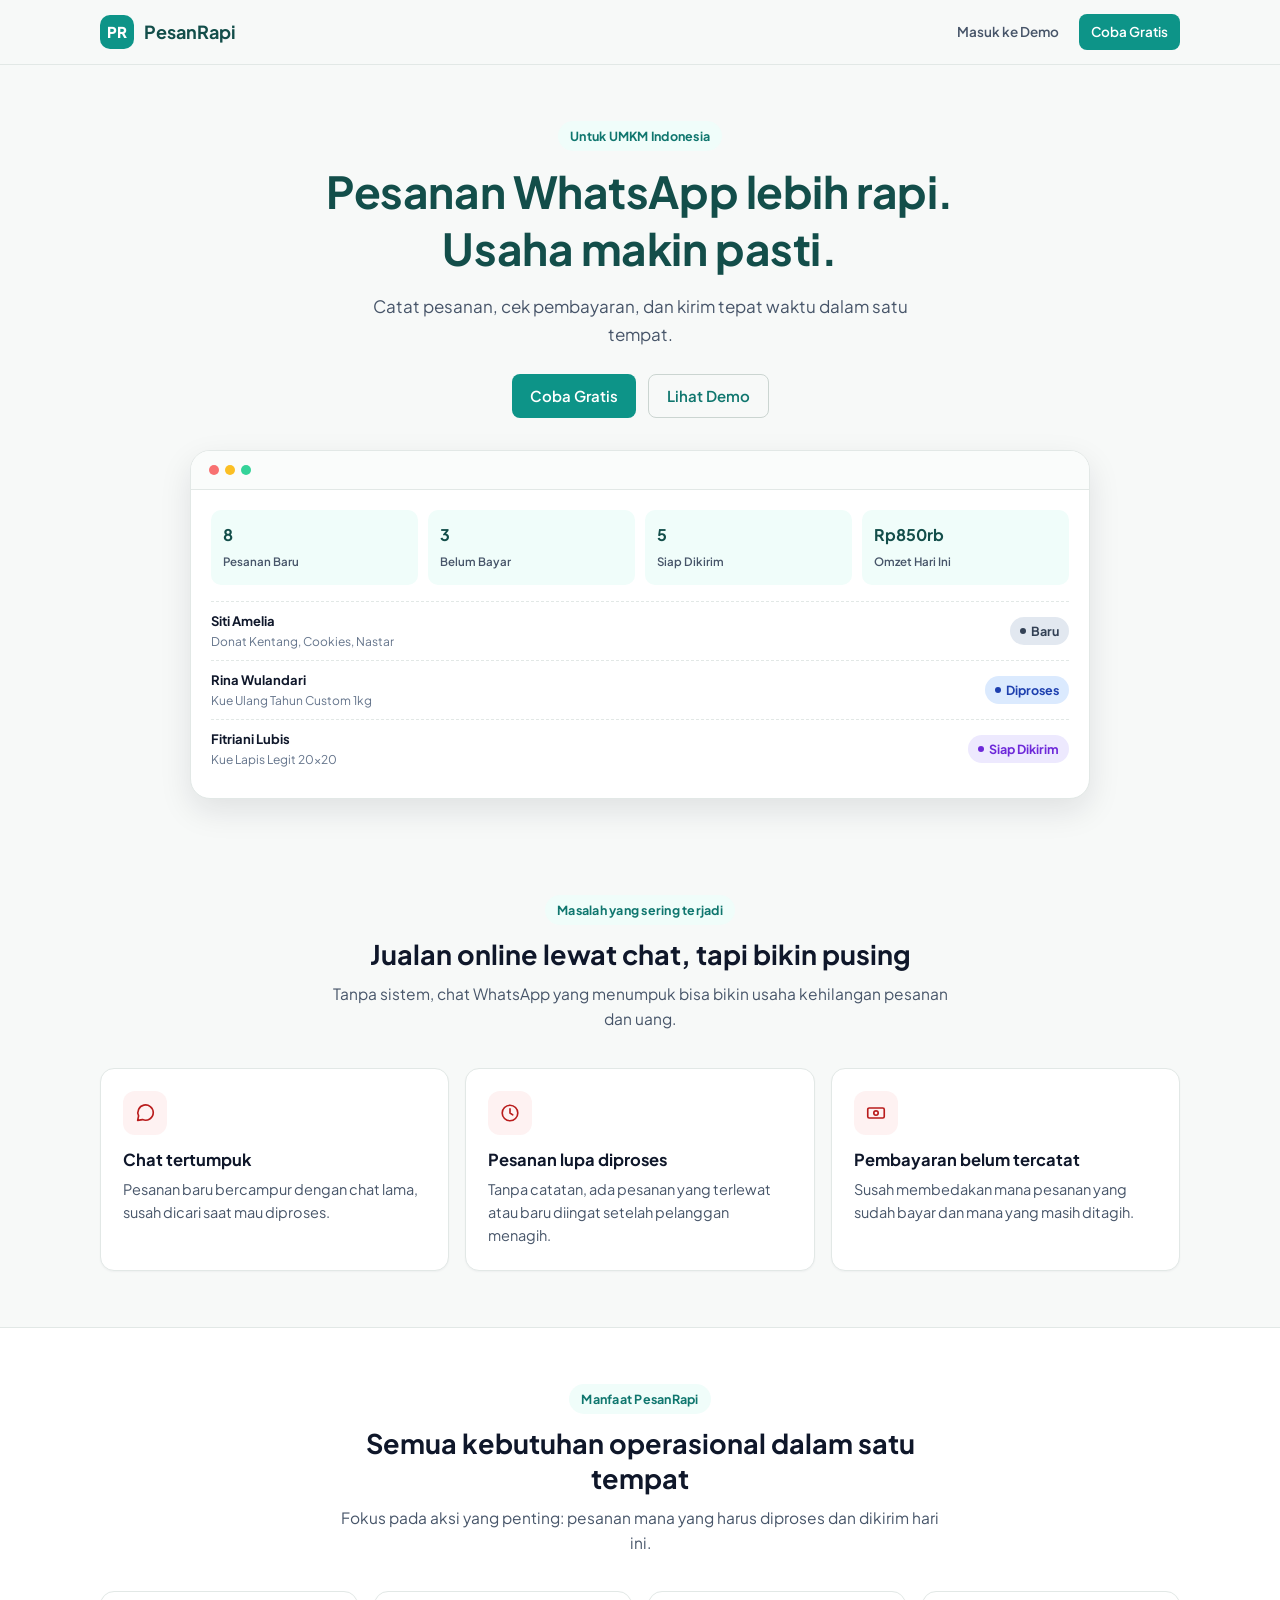
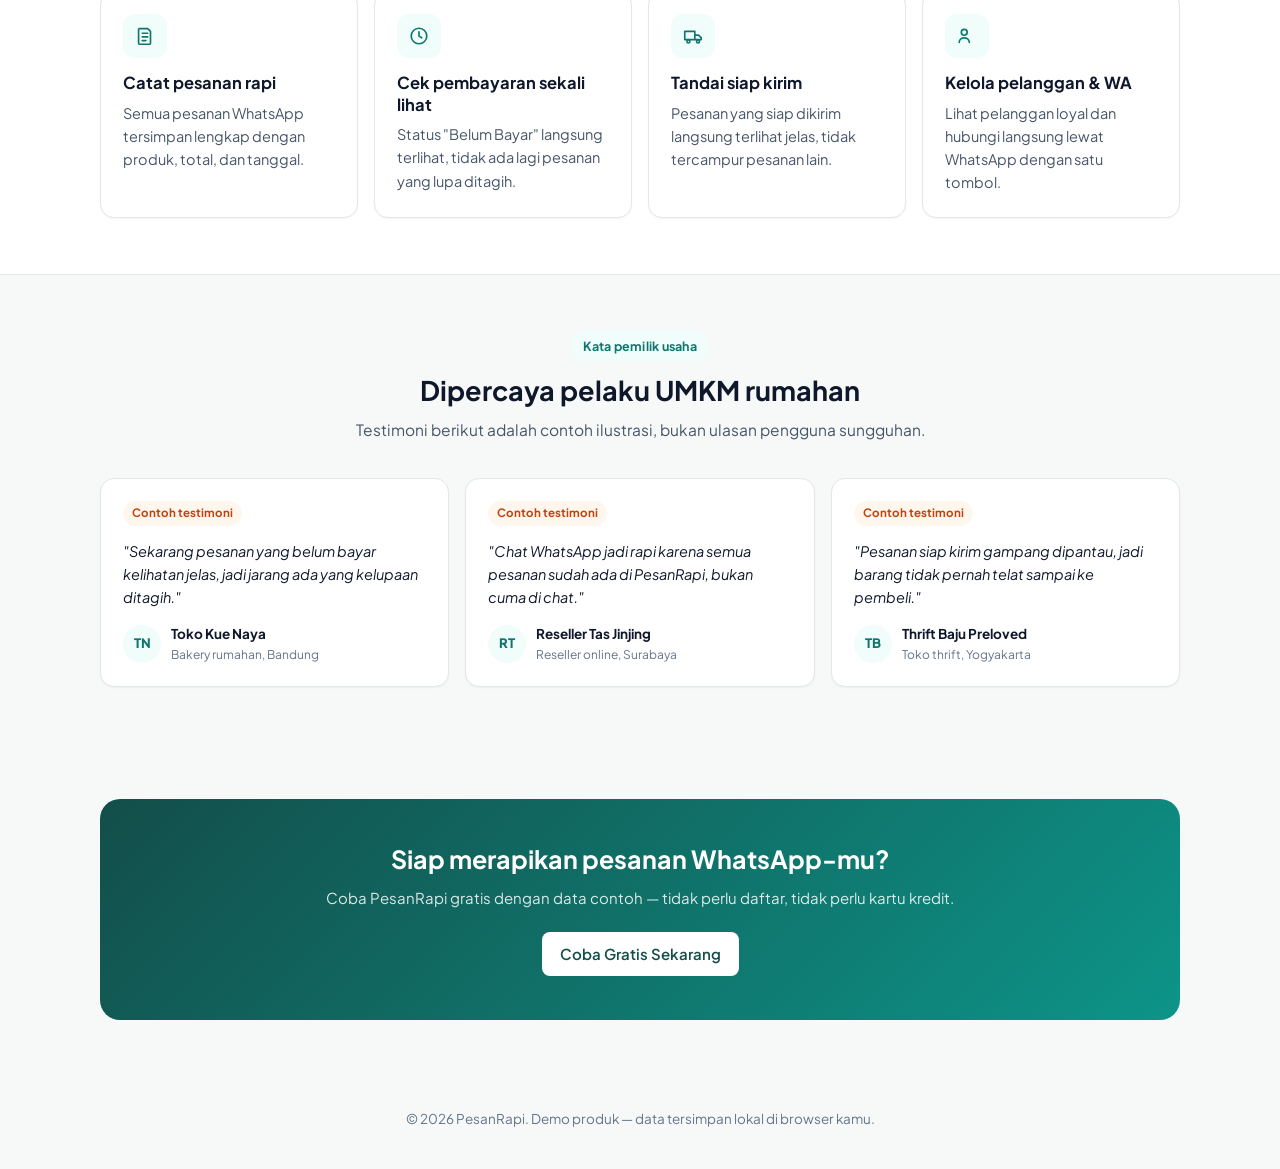
==== index.html @ b1951d51 "✨ Buat dashboard SaaS PesanRapi untuk UMKM kelola pesanan WhatsApp 5 halaman (landing, dashboard, pe" ====
<!doctype html>
<html lang="id">
<head>
<meta charset="UTF-8">
<meta name="viewport" content="width=device-width, initial-scale=1">
<title>PesanRapi — Kelola Pesanan WhatsApp UMKM</title>
<meta name="description" content="PesanRapi membantu UMKM mencatat pesanan WhatsApp, memantau pembayaran, dan mengirim tepat waktu — semua dalam satu tempat.">
<link rel="icon" href="data:image/svg+xml,%3Csvg xmlns='http://www.w3.org/2000/svg' viewBox='0 0 32 32'%3E%3Crect width='32' height='32' rx='8' fill='%230d9488'/%3E%3Ctext x='16' y='22' font-size='15' font-weight='700' text-anchor='middle' fill='white' font-family='Arial'%3EP%3C/text%3E%3C/svg%3E">
<link rel="preconnect" href="https://fonts.googleapis.com">
<link rel="preconnect" href="https://fonts.gstatic.com" crossorigin>
<link href="https://fonts.googleapis.com/css2?family=Plus+Jakarta+Sans:wght@400;500;600;700;800&display=swap" rel="stylesheet">
<link rel="stylesheet" href="assets/css/style.css">
</head>
<body>

<header class="landing-header">
  <div class="landing-header-inner">
    <a href="index.html" class="brand"><span class="brand-mark">PR</span>PesanRapi</a>
    <div class="landing-header-actions">
      <a class="btn btn-ghost btn-sm" href="dashboard.html">Masuk ke Demo</a>
      <a class="btn btn-primary btn-sm" href="dashboard.html">Coba Gratis</a>
    </div>
  </div>
</header>

<section class="hero container">
  <span class="eyebrow">Untuk UMKM Indonesia</span>
  <h1>Pesanan WhatsApp lebih rapi. Usaha makin pasti.</h1>
  <p class="subtitle">Catat pesanan, cek pembayaran, dan kirim tepat waktu dalam satu tempat.</p>
  <div class="hero-ctas">
    <a class="btn btn-primary" href="dashboard.html">Coba Gratis</a>
    <a class="btn btn-outline" href="#preview">Lihat Demo</a>
  </div>

  <div class="hero-preview" id="preview">
    <div class="mock-topbar">
      <span class="mock-dot" style="background:#f87171;"></span>
      <span class="mock-dot" style="background:#fbbf24;"></span>
      <span class="mock-dot" style="background:#34d399;"></span>
    </div>
    <div class="mock-body">
      <div class="mock-stat-row">
        <div class="mock-stat"><b>8</b><span>Pesanan Baru</span></div>
        <div class="mock-stat"><b>3</b><span>Belum Bayar</span></div>
        <div class="mock-stat"><b>5</b><span>Siap Dikirim</span></div>
        <div class="mock-stat"><b>Rp850rb</b><span>Omzet Hari Ini</span></div>
      </div>
      <div class="mock-order-row">
        <div><div class="mock-order-name">Siti Amelia</div><div class="mock-order-product">Donat Kentang, Cookies, Nastar</div></div>
        <span class="badge badge-baru">Baru</span>
      </div>
      <div class="mock-order-row">
        <div><div class="mock-order-name">Rina Wulandari</div><div class="mock-order-product">Kue Ulang Tahun Custom 1kg</div></div>
        <span class="badge badge-process">Diproses</span>
      </div>
      <div class="mock-order-row">
        <div><div class="mock-order-name">Fitriani Lubis</div><div class="mock-order-product">Kue Lapis Legit 20x20</div></div>
        <span class="badge badge-ready">Siap Dikirim</span>
      </div>
    </div>
  </div>
</section>

<section class="section" id="masalah">
  <div class="container">
    <div class="section-header">
      <span class="eyebrow">Masalah yang sering terjadi</span>
      <h2>Jualan online lewat chat, tapi bikin pusing</h2>
      <p>Tanpa sistem, chat WhatsApp yang menumpuk bisa bikin usaha kehilangan pesanan dan uang.</p>
    </div>
    <div class="problem-grid">
      <div class="problem-card">
        <div class="icon-wrap"><svg viewBox="0 0 24 24" fill="none" stroke="currentColor" stroke-width="1.8"><path stroke-linecap="round" stroke-linejoin="round" d="M21 11.5a8.4 8.4 0 0 1-11.7 7.7L4 20l1-4.8A8.4 8.4 0 1 1 21 11.5Z"/></svg></div>
        <h3>Chat tertumpuk</h3>
        <p>Pesanan baru bercampur dengan chat lama, susah dicari saat mau diproses.</p>
      </div>
      <div class="problem-card">
        <div class="icon-wrap"><svg viewBox="0 0 24 24" fill="none" stroke="currentColor" stroke-width="1.8"><circle cx="12" cy="12" r="8.5"/><path stroke-linecap="round" stroke-linejoin="round" d="M12 7.5V12l3 2"/></svg></div>
        <h3>Pesanan lupa diproses</h3>
        <p>Tanpa catatan, ada pesanan yang terlewat atau baru diingat setelah pelanggan menagih.</p>
      </div>
      <div class="problem-card">
        <div class="icon-wrap"><svg viewBox="0 0 24 24" fill="none" stroke="currentColor" stroke-width="1.8"><rect x="3" y="6.5" width="18" height="11" rx="1.6"/><circle cx="12" cy="12" r="2.4"/></svg></div>
        <h3>Pembayaran belum tercatat</h3>
        <p>Susah membedakan mana pesanan yang sudah bayar dan mana yang masih ditagih.</p>
      </div>
    </div>
  </div>
</section>

<section class="section" id="manfaat" style="background:var(--surface); border-top:1px solid var(--border); border-bottom:1px solid var(--border);">
  <div class="container">
    <div class="section-header">
      <span class="eyebrow">Manfaat PesanRapi</span>
      <h2>Semua kebutuhan operasional dalam satu tempat</h2>
      <p>Fokus pada aksi yang penting: pesanan mana yang harus diproses dan dikirim hari ini.</p>
    </div>
    <div class="feature-grid">
      <div class="feature-card">
        <div class="icon-wrap"><svg viewBox="0 0 24 24" fill="none" stroke="currentColor" stroke-width="1.8"><path stroke-linecap="round" stroke-linejoin="round" d="M6 4h9l3 3v13a1 1 0 0 1-1 1H6a1 1 0 0 1-1-1V5a1 1 0 0 1 1-1Z"/><path stroke-linecap="round" stroke-linejoin="round" d="M9 9h6M9 13h6M9 17h4"/></svg></div>
        <h3>Catat pesanan rapi</h3>
        <p>Semua pesanan WhatsApp tersimpan lengkap dengan produk, total, dan tanggal.</p>
      </div>
      <div class="feature-card">
        <div class="icon-wrap"><svg viewBox="0 0 24 24" fill="none" stroke="currentColor" stroke-width="1.8"><circle cx="12" cy="12" r="8.5"/><path stroke-linecap="round" stroke-linejoin="round" d="M12 7.5V12l3 2"/></svg></div>
        <h3>Cek pembayaran sekali lihat</h3>
        <p>Status "Belum Bayar" langsung terlihat, tidak ada lagi pesanan yang lupa ditagih.</p>
      </div>
      <div class="feature-card">
        <div class="icon-wrap"><svg viewBox="0 0 24 24" fill="none" stroke="currentColor" stroke-width="1.8"><path stroke-linecap="round" stroke-linejoin="round" d="M3 7h11v9H3zM14 11h4l3 3v2h-7z"/><circle cx="7" cy="18" r="1.6"/><circle cx="17.5" cy="18" r="1.6"/></svg></div>
        <h3>Tandai siap kirim</h3>
        <p>Pesanan yang siap dikirim langsung terlihat jelas, tidak tercampur pesanan lain.</p>
      </div>
      <div class="feature-card">
        <div class="icon-wrap"><svg viewBox="0 0 24 24" fill="none" stroke="currentColor" stroke-width="1.8"><circle cx="9" cy="8" r="3.2"/><path stroke-linecap="round" stroke-linejoin="round" d="M3.5 19c0-3 2.5-5 5.5-5s5.5 2 5.5 5"/></svg></div>
        <h3>Kelola pelanggan & WA</h3>
        <p>Lihat pelanggan loyal dan hubungi langsung lewat WhatsApp dengan satu tombol.</p>
      </div>
    </div>
  </div>
</section>

<section class="section" id="testimoni">
  <div class="container">
    <div class="section-header">
      <span class="eyebrow">Kata pemilik usaha</span>
      <h2>Dipercaya pelaku UMKM rumahan</h2>
      <p>Testimoni berikut adalah contoh ilustrasi, bukan ulasan pengguna sungguhan.</p>
    </div>
    <div class="testimonial-grid">
      <div class="testimonial-card">
        <span class="example-tag">Contoh testimoni</span>
        <p class="quote">"Sekarang pesanan yang belum bayar kelihatan jelas, jadi jarang ada yang kelupaan ditagih."</p>
        <div class="testimonial-person">
          <div class="customer-avatar">TN</div>
          <div>
            <div class="testimonial-person-name">Toko Kue Naya</div>
            <div class="testimonial-person-role">Bakery rumahan, Bandung</div>
          </div>
        </div>
      </div>
      <div class="testimonial-card">
        <span class="example-tag">Contoh testimoni</span>
        <p class="quote">"Chat WhatsApp jadi rapi karena semua pesanan sudah ada di PesanRapi, bukan cuma di chat."</p>
        <div class="testimonial-person">
          <div class="customer-avatar">RT</div>
          <div>
            <div class="testimonial-person-name">Reseller Tas Jinjing</div>
            <div class="testimonial-person-role">Reseller online, Surabaya</div>
          </div>
        </div>
      </div>
      <div class="testimonial-card">
        <span class="example-tag">Contoh testimoni</span>
        <p class="quote">"Pesanan siap kirim gampang dipantau, jadi barang tidak pernah telat sampai ke pembeli."</p>
        <div class="testimonial-person">
          <div class="customer-avatar">TB</div>
          <div>
            <div class="testimonial-person-name">Thrift Baju Preloved</div>
            <div class="testimonial-person-role">Toko thrift, Yogyakarta</div>
          </div>
        </div>
      </div>
    </div>
  </div>
</section>

<section class="section">
  <div class="container">
    <div class="final-cta">
      <h2>Siap merapikan pesanan WhatsApp-mu?</h2>
      <p>Coba PesanRapi gratis dengan data contoh — tidak perlu daftar, tidak perlu kartu kredit.</p>
      <a class="btn btn-cta" href="dashboard.html">Coba Gratis Sekarang</a>
    </div>
  </div>
</section>

<footer class="landing-footer container">
  <p>© 2026 PesanRapi. Demo produk — data tersimpan lokal di browser kamu.</p>
</footer>

</body>
</html>
---- assets/css/style.css ----
/* =========================================================
   PesanRapi — Design System
   Palette: Teal/Hijau tua (produk: bakery/UMKM, friendly SaaS)
   Font: Plus Jakarta Sans
   ========================================================= */

:root {
  /* Colors */
  --primary: #0d9488;
  --primary-dark: #0f766e;
  --primary-darker: #134e4a;
  --primary-light: #ccfbf1;
  --primary-tint: #f0fdfa;

  --cta: #ea580c;
  --cta-dark: #c2410c;

  --bg: #f7f9f8;
  --surface: #ffffff;
  --border: #e2e8e6;
  --border-strong: #cbd5d1;

  --text: #0f172a;
  --text-muted: #475569;
  --text-soft: #64748b;

  /* Status badges */
  --status-baru-bg: #e2e8f0;
  --status-baru-text: #334155;
  --status-unpaid-bg: #fef3c7;
  --status-unpaid-text: #92400e;
  --status-process-bg: #dbeafe;
  --status-process-text: #1e40af;
  --status-ready-bg: #ede9fe;
  --status-ready-text: #6d28d9;
  --status-done-bg: #dcfce7;
  --status-done-text: #166534;

  /* Effects */
  --radius-sm: 8px;
  --radius: 14px;
  --radius-lg: 20px;
  --shadow-sm: 0 1px 2px rgba(15, 23, 42, 0.04);
  --shadow: 0 2px 10px rgba(15, 23, 42, 0.06);
  --shadow-lg: 0 12px 32px rgba(15, 23, 42, 0.10);

  --header-h: 64px;
  --bottomnav-h: 64px;
}

* { box-sizing: border-box; }

html { -webkit-text-size-adjust: 100%; }

body {
  margin: 0;
  font-family: "Plus Jakarta Sans", "Inter", system-ui, -apple-system, sans-serif;
  background: var(--bg);
  color: var(--text);
  font-size: 16px;
  line-height: 1.6;
  -webkit-font-smoothing: antialiased;
}

img { max-width: 100%; display: block; }

a { color: inherit; text-decoration: none; }

button { font-family: inherit; }

h1, h2, h3, h4 { margin: 0; line-height: 1.3; font-weight: 700; }

p { margin: 0; }

ul { margin: 0; padding: 0; list-style: none; }

@media (prefers-reduced-motion: reduce) {
  *, *::before, *::after {
    animation-duration: 0.001ms !important;
    animation-iteration-count: 1 !important;
    transition-duration: 0.001ms !important;
  }
}

:focus-visible {
  outline: 2px solid var(--primary-dark);
  outline-offset: 2px;
  border-radius: 4px;
}

.container {
  max-width: 1120px;
  margin: 0 auto;
  padding: 0 20px;
}

.text-muted { color: var(--text-muted); }
.text-soft { color: var(--text-soft); }

/* ---------------------------------------------------------
   App Shell (Dashboard, Pesanan, Pelanggan, Laporan)
   --------------------------------------------------------- */
.app-body {
  padding-top: var(--header-h);
  padding-bottom: calc(var(--bottomnav-h) + 16px);
  min-height: 100vh;
}

@media (min-width: 900px) {
  .app-body { padding-bottom: 32px; }
}

.app-header {
  position: fixed;
  top: 0; left: 0; right: 0;
  height: var(--header-h);
  background: var(--surface);
  border-bottom: 1px solid var(--border);
  z-index: 30;
  display: flex;
  align-items: center;
}

.app-header-inner {
  width: 100%;
  max-width: 1120px;
  margin: 0 auto;
  padding: 0 20px;
  display: flex;
  align-items: center;
  justify-content: space-between;
  gap: 16px;
}

.brand {
  display: flex;
  align-items: center;
  gap: 10px;
  font-weight: 700;
  font-size: 18px;
  color: var(--primary-darker);
}

.brand-mark {
  width: 34px; height: 34px;
  border-radius: 10px;
  background: var(--primary);
  color: #fff;
  display: flex;
  align-items: center;
  justify-content: center;
  font-weight: 800;
  font-size: 15px;
  flex-shrink: 0;
}

.desktop-nav {
  display: none;
  gap: 4px;
}

@media (min-width: 900px) {
  .desktop-nav { display: flex; }
}

.desktop-nav a {
  padding: 10px 14px;
  border-radius: var(--radius-sm);
  color: var(--text-muted);
  font-weight: 600;
  font-size: 14.5px;
  transition: background-color 180ms ease, color 180ms ease;
  cursor: pointer;
}

.desktop-nav a:hover { background: var(--primary-tint); color: var(--primary-darker); }
.desktop-nav a[aria-current="page"] { background: var(--primary-tint); color: var(--primary-dark); }

.header-actions { display: flex; align-items: center; gap: 10px; }

@media (max-width: 479px) {
  .add-btn-label { display: none; }
  .header-actions .btn { padding: 11px; }
}

/* Bottom tab bar (mobile) */
.bottom-nav {
  position: fixed;
  bottom: 0; left: 0; right: 0;
  height: var(--bottomnav-h);
  background: var(--surface);
  border-top: 1px solid var(--border);
  display: grid;
  grid-template-columns: repeat(4, 1fr);
  z-index: 30;
  padding-bottom: env(safe-area-inset-bottom, 0);
}

@media (min-width: 900px) {
  .bottom-nav { display: none; }
}

.bottom-nav a {
  display: flex;
  flex-direction: column;
  align-items: center;
  justify-content: center;
  gap: 3px;
  color: var(--text-soft);
  font-size: 11.5px;
  font-weight: 600;
  cursor: pointer;
}

.bottom-nav a svg { width: 22px; height: 22px; }

.bottom-nav a[aria-current="page"] { color: var(--primary-dark); }

/* ---------------------------------------------------------
   Buttons
   --------------------------------------------------------- */
.btn {
  display: inline-flex;
  align-items: center;
  justify-content: center;
  gap: 8px;
  border: none;
  border-radius: var(--radius-sm);
  padding: 11px 18px;
  font-size: 15px;
  font-weight: 600;
  cursor: pointer;
  transition: background-color 180ms ease, color 180ms ease, border-color 180ms ease, transform 100ms ease;
  min-height: 44px;
  line-height: 1.2;
}

.btn svg { width: 18px; height: 18px; flex-shrink: 0; }

.btn-primary { background: var(--primary); color: #fff; }
.btn-primary:hover { background: var(--primary-dark); }
.btn-primary:active { transform: scale(0.98); }

.btn-cta { background: var(--cta); color: #fff; }
.btn-cta:hover { background: var(--cta-dark); }

.btn-outline { background: transparent; color: var(--primary-dark); border: 1.5px solid var(--border-strong); }
.btn-outline:hover { background: var(--primary-tint); border-color: var(--primary); }

.btn-ghost { background: transparent; color: var(--text-muted); }
.btn-ghost:hover { background: #eef2f1; }

.btn-danger-ghost { background: transparent; color: #b91c1c; }
.btn-danger-ghost:hover { background: #fef2f2; }

.btn-sm { padding: 8px 12px; font-size: 13.5px; min-height: 36px; }
.btn-block { width: 100%; }
.btn:disabled { opacity: 0.6; cursor: not-allowed; }

.icon-btn {
  width: 40px; height: 40px;
  display: inline-flex;
  align-items: center;
  justify-content: center;
  border-radius: 10px;
  border: 1px solid var(--border);
  background: var(--surface);
  color: var(--text-muted);
  cursor: pointer;
  flex-shrink: 0;
  transition: background-color 180ms ease, border-color 180ms ease;
}
.icon-btn:hover { background: var(--primary-tint); border-color: var(--primary); color: var(--primary-dark); }
.icon-btn svg { width: 19px; height: 19px; }

/* ---------------------------------------------------------
   Cards
   --------------------------------------------------------- */
.card {
  background: var(--surface);
  border: 1px solid var(--border);
  border-radius: var(--radius);
  box-shadow: var(--shadow-sm);
}

.card-pad { padding: 18px; }

@media (min-width: 640px) {
  .card-pad { padding: 22px; }
}

.section-title {
  display: flex;
  align-items: baseline;
  justify-content: space-between;
  gap: 12px;
  margin-bottom: 14px;
}

.section-title h2 { font-size: 18px; }
.section-title a { font-size: 13.5px; font-weight: 600; color: var(--primary-dark); cursor: pointer; }

/* Summary stat cards */
.stat-grid {
  display: grid;
  grid-template-columns: repeat(2, 1fr);
  gap: 12px;
  margin-bottom: 24px;
}

@media (min-width: 640px) {
  .stat-grid { grid-template-columns: repeat(4, 1fr); gap: 16px; }
}

.stat-card {
  background: var(--surface);
  border: 1px solid var(--border);
  border-radius: var(--radius);
  padding: 16px;
  box-shadow: var(--shadow-sm);
  display: flex;
  flex-direction: column;
  gap: 8px;
}

.stat-icon {
  width: 36px; height: 36px;
  border-radius: 10px;
  display: flex;
  align-items: center;
  justify-content: center;
}
.stat-icon svg { width: 19px; height: 19px; }
.stat-icon.teal { background: var(--primary-tint); color: var(--primary-dark); }
.stat-icon.amber { background: var(--status-unpaid-bg); color: var(--status-unpaid-text); }
.stat-icon.violet { background: var(--status-ready-bg); color: var(--status-ready-text); }
.stat-icon.blue { background: var(--status-process-bg); color: var(--status-process-text); }

.stat-value { font-size: 24px; font-weight: 800; letter-spacing: -0.01em; }
.stat-label { font-size: 13.5px; color: var(--text-muted); font-weight: 600; }

/* ---------------------------------------------------------
   Badges
   --------------------------------------------------------- */
.badge {
  display: inline-flex;
  align-items: center;
  gap: 5px;
  padding: 4px 10px;
  border-radius: 999px;
  font-size: 12.5px;
  font-weight: 700;
  white-space: nowrap;
}
.badge::before { content: ""; width: 6px; height: 6px; border-radius: 50%; background: currentColor; }

.badge-baru { background: var(--status-baru-bg); color: var(--status-baru-text); }
.badge-unpaid { background: var(--status-unpaid-bg); color: var(--status-unpaid-text); }
.badge-process { background: var(--status-process-bg); color: var(--status-process-text); }
.badge-ready { background: var(--status-ready-bg); color: var(--status-ready-text); }
.badge-done { background: var(--status-done-bg); color: var(--status-done-text); }
.badge-loyal { background: #fff7ed; color: #c2410c; }

/* ---------------------------------------------------------
   Order rows (responsive table -> card)
   --------------------------------------------------------- */
.order-list { display: flex; flex-direction: column; gap: 10px; }

.order-head-row {
  display: none;
  padding: 0 18px;
  font-size: 12.5px;
  font-weight: 700;
  color: var(--text-soft);
  text-transform: uppercase;
  letter-spacing: 0.03em;
}

@media (min-width: 900px) {
  .order-head-row {
    display: grid;
    grid-template-columns: 100px 1.4fr 1.6fr 110px 100px 130px 40px;
    gap: 12px;
    align-items: center;
  }
}

.order-row {
  background: var(--surface);
  border: 1px solid var(--border);
  border-radius: var(--radius);
  padding: 14px 16px;
  box-shadow: var(--shadow-sm);
  display: grid;
  grid-template-columns: 1fr auto;
  grid-template-areas:
    "no      status"
    "cust    cust"
    "prod    prod"
    "total   date"
    "actions actions";
  gap: 7px 12px;
  align-items: start;
  cursor: default;
}

.order-row > :nth-child(1) { grid-area: no; }
.order-row > :nth-child(2) { grid-area: cust; }
.order-row > :nth-child(3) { grid-area: prod; }
.order-row > :nth-child(4) { grid-area: total; align-self: end; }
.order-row > :nth-child(5) { grid-area: date; align-self: end; justify-self: end; }
.order-row > :nth-child(6) { grid-area: status; justify-self: end; }
.order-row > :nth-child(7) { grid-area: actions; justify-self: end; }

@media (min-width: 900px) {
  .order-row {
    grid-template-columns: 100px 1.4fr 1.6fr 110px 100px 130px 40px;
    grid-template-areas: "no cust prod total date status actions";
    align-items: center;
    padding: 14px 18px;
  }
  .order-row > :nth-child(4),
  .order-row > :nth-child(5) { align-self: center; justify-self: start; }
  .order-row > :nth-child(6) { justify-self: start; }
}

.order-cell-label { font-size: 11.5px; color: var(--text-soft); font-weight: 600; display: none; }
@media (max-width: 899px) {
  .order-cell-label { display: inline; }
}

.order-no { font-weight: 700; font-size: 14px; color: var(--text); }
.order-customer { font-weight: 700; font-size: 14.5px; }
.order-customer-phone { font-size: 12.5px; color: var(--text-soft); font-weight: 500; }
.order-product { font-size: 13.5px; color: var(--text-muted); }
.order-total { font-weight: 700; font-size: 14.5px; }
.order-date { font-size: 13px; color: var(--text-muted); }

.order-actions { position: relative; }

.order-menu {
  position: absolute;
  right: 0; top: calc(100% + 6px);
  background: var(--surface);
  border: 1px solid var(--border);
  border-radius: var(--radius-sm);
  box-shadow: var(--shadow-lg);
  min-width: 190px;
  padding: 6px;
  z-index: 20;
  display: none;
}
.order-menu.open { display: block; }
.order-menu button, .order-menu a {
  width: 100%;
  text-align: left;
  padding: 9px 10px;
  border-radius: 8px;
  border: none;
  background: none;
  font-size: 13.5px;
  font-weight: 600;
  color: var(--text);
  cursor: pointer;
  display: flex;
  align-items: center;
  gap: 8px;
  box-sizing: border-box;
}
.order-menu button svg, .order-menu a svg { width: 16px; height: 16px; flex-shrink: 0; }
.order-menu button:hover, .order-menu a:hover { background: var(--primary-tint); }
.order-menu button.danger { color: #b91c1c; }
.order-menu button.danger:hover { background: #fef2f2; }
.order-menu hr { border: none; border-top: 1px solid var(--border); margin: 4px 0; }

/* Simple order row used on Dashboard "perlu diproses" list */
.order-row-simple {
  background: var(--surface);
  border: 1px solid var(--border);
  border-radius: var(--radius);
  padding: 14px 16px;
  box-shadow: var(--shadow-sm);
  display: flex;
  align-items: flex-start;
  justify-content: space-between;
  gap: 12px;
}
.order-row-simple .order-right { text-align: right; display: flex; flex-direction: column; align-items: flex-end; gap: 4px; }

/* ---------------------------------------------------------
   Filters & search
   --------------------------------------------------------- */
.filter-bar {
  display: flex;
  flex-direction: column;
  gap: 12px;
  margin-bottom: 16px;
}

.search-input-wrap { position: relative; }
.search-input-wrap svg {
  position: absolute; left: 12px; top: 50%; transform: translateY(-50%);
  width: 18px; height: 18px; color: var(--text-soft);
}
.search-input-wrap input {
  width: 100%;
  padding: 11px 12px 11px 38px;
}

.tab-scroll {
  display: flex;
  gap: 8px;
  overflow-x: auto;
  padding-bottom: 2px;
  -ms-overflow-style: none;
  scrollbar-width: none;
}
.tab-scroll::-webkit-scrollbar { display: none; }

.tab-chip {
  flex-shrink: 0;
  padding: 9px 15px;
  border-radius: 999px;
  border: 1.5px solid var(--border);
  background: var(--surface);
  color: var(--text-muted);
  font-weight: 600;
  font-size: 13.5px;
  cursor: pointer;
  transition: background-color 180ms ease, border-color 180ms ease, color 180ms ease;
  min-height: 40px;
}
.tab-chip:hover { border-color: var(--primary); }
.tab-chip.active { background: var(--primary); color: #fff; border-color: var(--primary); }

/* ---------------------------------------------------------
   Forms
   --------------------------------------------------------- */
label { display: block; font-size: 13.5px; font-weight: 700; margin-bottom: 6px; color: var(--text); }

input[type="text"], input[type="tel"], input[type="number"], input[type="date"], input[type="search"], select, textarea {
  width: 100%;
  border: 1.5px solid var(--border-strong);
  border-radius: var(--radius-sm);
  padding: 11px 12px;
  font-size: 15px;
  font-family: inherit;
  background: var(--surface);
  color: var(--text);
  min-height: 44px;
  transition: border-color 180ms ease;
}

input:focus, select:focus, textarea:focus { border-color: var(--primary); }

.form-row { margin-bottom: 16px; }
.form-grid-2 { display: grid; grid-template-columns: 1fr; gap: 16px; }
@media (min-width: 560px) { .form-grid-2 { grid-template-columns: 1fr 1fr; } }

.item-row { display: grid; grid-template-columns: 1fr 60px 100px 32px; gap: 8px; align-items: center; margin-bottom: 8px; }
.item-row input { min-height: 40px; padding: 8px 10px; font-size: 14px; }
.item-remove { width: 32px; height: 32px; border-radius: 8px; border: none; background: #fef2f2; color: #b91c1c; cursor: pointer; display: flex; align-items: center; justify-content: center; }
.item-remove svg { width: 16px; height: 16px; }

.form-hint { font-size: 12.5px; color: var(--text-soft); margin-top: 5px; }

/* ---------------------------------------------------------
   Modal
   --------------------------------------------------------- */
.modal-overlay {
  position: fixed; inset: 0;
  background: rgba(15, 23, 42, 0.45);
  display: none;
  align-items: flex-end;
  justify-content: center;
  z-index: 50;
  padding: 0;
}
.modal-overlay.open { display: flex; }

@media (min-width: 640px) {
  .modal-overlay { align-items: center; padding: 20px; }
}

.modal-panel {
  background: var(--surface);
  width: 100%;
  max-width: 560px;
  max-height: 92vh;
  overflow-y: auto;
  border-radius: 20px 20px 0 0;
  padding: 22px 20px calc(22px + env(safe-area-inset-bottom, 0));
  box-shadow: var(--shadow-lg);
}

@media (min-width: 640px) {
  .modal-panel { border-radius: var(--radius-lg); padding: 26px; }
}

.modal-header {
  display: flex;
  align-items: center;
  justify-content: space-between;
  margin-bottom: 18px;
}
.modal-header h3 { font-size: 19px; }

.modal-actions {
  display: flex;
  gap: 10px;
  margin-top: 6px;
  position: sticky;
  bottom: 0;
  background: var(--surface);
  padding-top: 10px;
}
.modal-actions .btn { flex: 1; }

/* ---------------------------------------------------------
   Empty state / toast
   --------------------------------------------------------- */
.empty-state {
  text-align: center;
  padding: 48px 20px;
  color: var(--text-muted);
}
.empty-state svg { width: 46px; height: 46px; color: var(--border-strong); margin: 0 auto 12px; }
.empty-state p { font-weight: 600; }

.toast {
  position: fixed;
  bottom: calc(var(--bottomnav-h) + 16px);
  left: 50%;
  transform: translateX(-50%) translateY(10px);
  background: var(--primary-darker);
  color: #fff;
  padding: 12px 20px;
  border-radius: 999px;
  font-size: 14px;
  font-weight: 600;
  box-shadow: var(--shadow-lg);
  z-index: 60;
  opacity: 0;
  pointer-events: none;
  transition: opacity 220ms ease, transform 220ms ease;
}
.toast.show { opacity: 1; transform: translateX(-50%) translateY(0); pointer-events: auto; }

@media (min-width: 900px) {
  .toast { bottom: 24px; }
}

/* ---------------------------------------------------------
   Customer list
   --------------------------------------------------------- */
.customer-card {
  background: var(--surface);
  border: 1px solid var(--border);
  border-radius: var(--radius);
  padding: 16px;
  box-shadow: var(--shadow-sm);
  display: flex;
  flex-direction: column;
  gap: 10px;
}

.customer-top { display: flex; align-items: flex-start; justify-content: space-between; gap: 10px; }
.customer-avatar {
  width: 42px; height: 42px;
  border-radius: 50%;
  background: var(--primary-tint);
  color: var(--primary-dark);
  display: flex; align-items: center; justify-content: center;
  font-weight: 800; font-size: 15px;
  flex-shrink: 0;
}
.customer-name-wrap { display: flex; flex-direction: column; gap: 2px; }
.customer-name { font-weight: 700; font-size: 15.5px; }
.customer-phone { font-size: 13px; color: var(--text-soft); }

.customer-stats { display: flex; gap: 18px; padding-top: 8px; border-top: 1px solid var(--border); }
.customer-stat-item { display: flex; flex-direction: column; gap: 2px; }
.customer-stat-value { font-weight: 700; font-size: 14.5px; }
.customer-stat-label { font-size: 11.5px; color: var(--text-soft); font-weight: 600; }

.customer-grid { display: grid; grid-template-columns: 1fr; gap: 12px; }
@media (min-width: 720px) { .customer-grid { grid-template-columns: repeat(2, 1fr); } }
@media (min-width: 1080px) { .customer-grid { grid-template-columns: repeat(3, 1fr); } }

/* ---------------------------------------------------------
   Reports
   --------------------------------------------------------- */
.chart-card { padding: 18px; }
.chart-card canvas { max-height: 220px; }

.top-product-row {
  display: flex;
  align-items: center;
  gap: 12px;
  padding: 10px 0;
  border-bottom: 1px solid var(--border);
}
.top-product-row:last-child { border-bottom: none; }
.top-product-rank {
  width: 26px; height: 26px;
  border-radius: 50%;
  background: var(--primary-tint);
  color: var(--primary-dark);
  font-weight: 800; font-size: 12.5px;
  display: flex; align-items: center; justify-content: center;
  flex-shrink: 0;
}
.top-product-name { flex: 1; font-weight: 600; font-size: 14px; }
.top-product-qty { font-size: 13px; color: var(--text-muted); font-weight: 600; }

/* ---------------------------------------------------------
   Landing Page
   --------------------------------------------------------- */
.landing-header {
  position: sticky; top: 0; z-index: 30;
  background: rgba(247, 249, 248, 0.92);
  backdrop-filter: blur(8px);
  border-bottom: 1px solid var(--border);
}
.landing-header-inner {
  display: flex; align-items: center; justify-content: space-between;
  padding: 14px 20px;
  max-width: 1120px; margin: 0 auto;
}
.landing-header-actions { display: flex; gap: 8px; }

.hero {
  padding: 56px 0 40px;
  text-align: center;
}
.hero h1 {
  font-size: 32px;
  letter-spacing: -0.01em;
  color: var(--primary-darker);
  max-width: 680px;
  margin: 0 auto 16px;
}
@media (min-width: 720px) { .hero h1 { font-size: 44px; } }

.hero p.subtitle {
  font-size: 17px;
  color: var(--text-muted);
  max-width: 560px;
  margin: 0 auto 26px;
}

.hero-ctas { display: flex; flex-wrap: wrap; gap: 12px; justify-content: center; margin-bottom: 32px; }

.hero-preview {
  max-width: 900px;
  margin: 0 auto;
  border-radius: var(--radius-lg);
  overflow: hidden;
  border: 1px solid var(--border);
  box-shadow: var(--shadow-lg);
  background: var(--surface);
  text-align: left;
}

.mock-topbar { display: flex; gap: 6px; padding: 14px 18px; border-bottom: 1px solid var(--border); background: #fafcfb; }
.mock-dot { width: 10px; height: 10px; border-radius: 50%; background: var(--border-strong); }
.mock-body { padding: 20px; }
.mock-stat-row { display: grid; grid-template-columns: repeat(auto-fit, minmax(110px, 1fr)); gap: 10px; margin-bottom: 16px; }
.mock-stat { background: var(--primary-tint); border-radius: 10px; padding: 12px; }
.mock-stat b { display: block; font-size: 16px; color: var(--primary-darker); }
.mock-stat span { font-size: 11.5px; color: var(--text-muted); font-weight: 600; }
.mock-order-row { display: flex; justify-content: space-between; align-items: center; padding: 9px 0; border-top: 1px dashed var(--border); font-size: 13px; gap: 10px; }
.mock-order-row:first-of-type { border-top: none; }
.mock-order-name { font-weight: 700; }
.mock-order-product { color: var(--text-soft); font-size: 12px; }

.section { padding: 56px 0; }
.section-header { text-align: center; max-width: 620px; margin: 0 auto 36px; }
.section-header h2 { font-size: 27px; margin-bottom: 10px; color: var(--text); }
.section-header p { color: var(--text-muted); font-size: 15.5px; }
.eyebrow {
  display: inline-block;
  font-size: 12.5px;
  font-weight: 700;
  color: var(--primary-dark);
  background: var(--primary-tint);
  padding: 5px 12px;
  border-radius: 999px;
  margin-bottom: 12px;
  letter-spacing: 0.02em;
}

.problem-grid, .feature-grid, .testimonial-grid {
  display: grid;
  grid-template-columns: 1fr;
  gap: 16px;
}
@media (min-width: 720px) {
  .problem-grid, .testimonial-grid { grid-template-columns: repeat(3, 1fr); }
  .feature-grid { grid-template-columns: repeat(auto-fit, minmax(230px, 1fr)); }
}

.problem-card, .feature-card {
  background: var(--surface);
  border: 1px solid var(--border);
  border-radius: var(--radius);
  padding: 22px;
  box-shadow: var(--shadow-sm);
}

.problem-card .icon-wrap, .feature-card .icon-wrap {
  width: 44px; height: 44px;
  border-radius: 12px;
  display: flex; align-items: center; justify-content: center;
  margin-bottom: 14px;
}
.problem-card .icon-wrap { background: #fef2f2; color: #b91c1c; }
.feature-card .icon-wrap { background: var(--primary-tint); color: var(--primary-dark); }
.problem-card .icon-wrap svg, .feature-card .icon-wrap svg { width: 22px; height: 22px; }

.problem-card h3, .feature-card h3 { font-size: 16.5px; margin-bottom: 8px; }
.problem-card p, .feature-card p { color: var(--text-muted); font-size: 14.5px; }

.testimonial-card {
  background: var(--surface);
  border: 1px solid var(--border);
  border-radius: var(--radius);
  padding: 22px;
  box-shadow: var(--shadow-sm);
  display: flex;
  flex-direction: column;
  gap: 14px;
}
.testimonial-card p.quote { font-size: 14.5px; color: var(--text); font-style: italic; }
.testimonial-person { display: flex; align-items: center; gap: 10px; }
.testimonial-person .customer-avatar { width: 38px; height: 38px; font-size: 13px; }
.testimonial-person-name { font-size: 13.5px; font-weight: 700; }
.testimonial-person-role { font-size: 12px; color: var(--text-soft); }

.example-tag {
  font-size: 11.5px;
  font-weight: 700;
  color: var(--cta-dark);
  background: #fff7ed;
  padding: 3px 9px;
  border-radius: 999px;
  align-self: flex-start;
}

.final-cta {
  background: linear-gradient(135deg, var(--primary-darker), var(--primary));
  border-radius: var(--radius-lg);
  padding: 44px 24px;
  text-align: center;
  color: #fff;
}
.final-cta h2 { font-size: 25px; margin-bottom: 10px; }
.final-cta p { color: rgba(255,255,255,0.85); margin-bottom: 22px; font-size: 15px; }
.final-cta .btn-cta { background: #fff; color: var(--primary-darker); }
.final-cta .btn-cta:hover { background: #f0fdfa; }

.landing-footer {
  padding: 32px 0 40px;
  text-align: center;
  color: var(--text-soft);
  font-size: 13.5px;
}
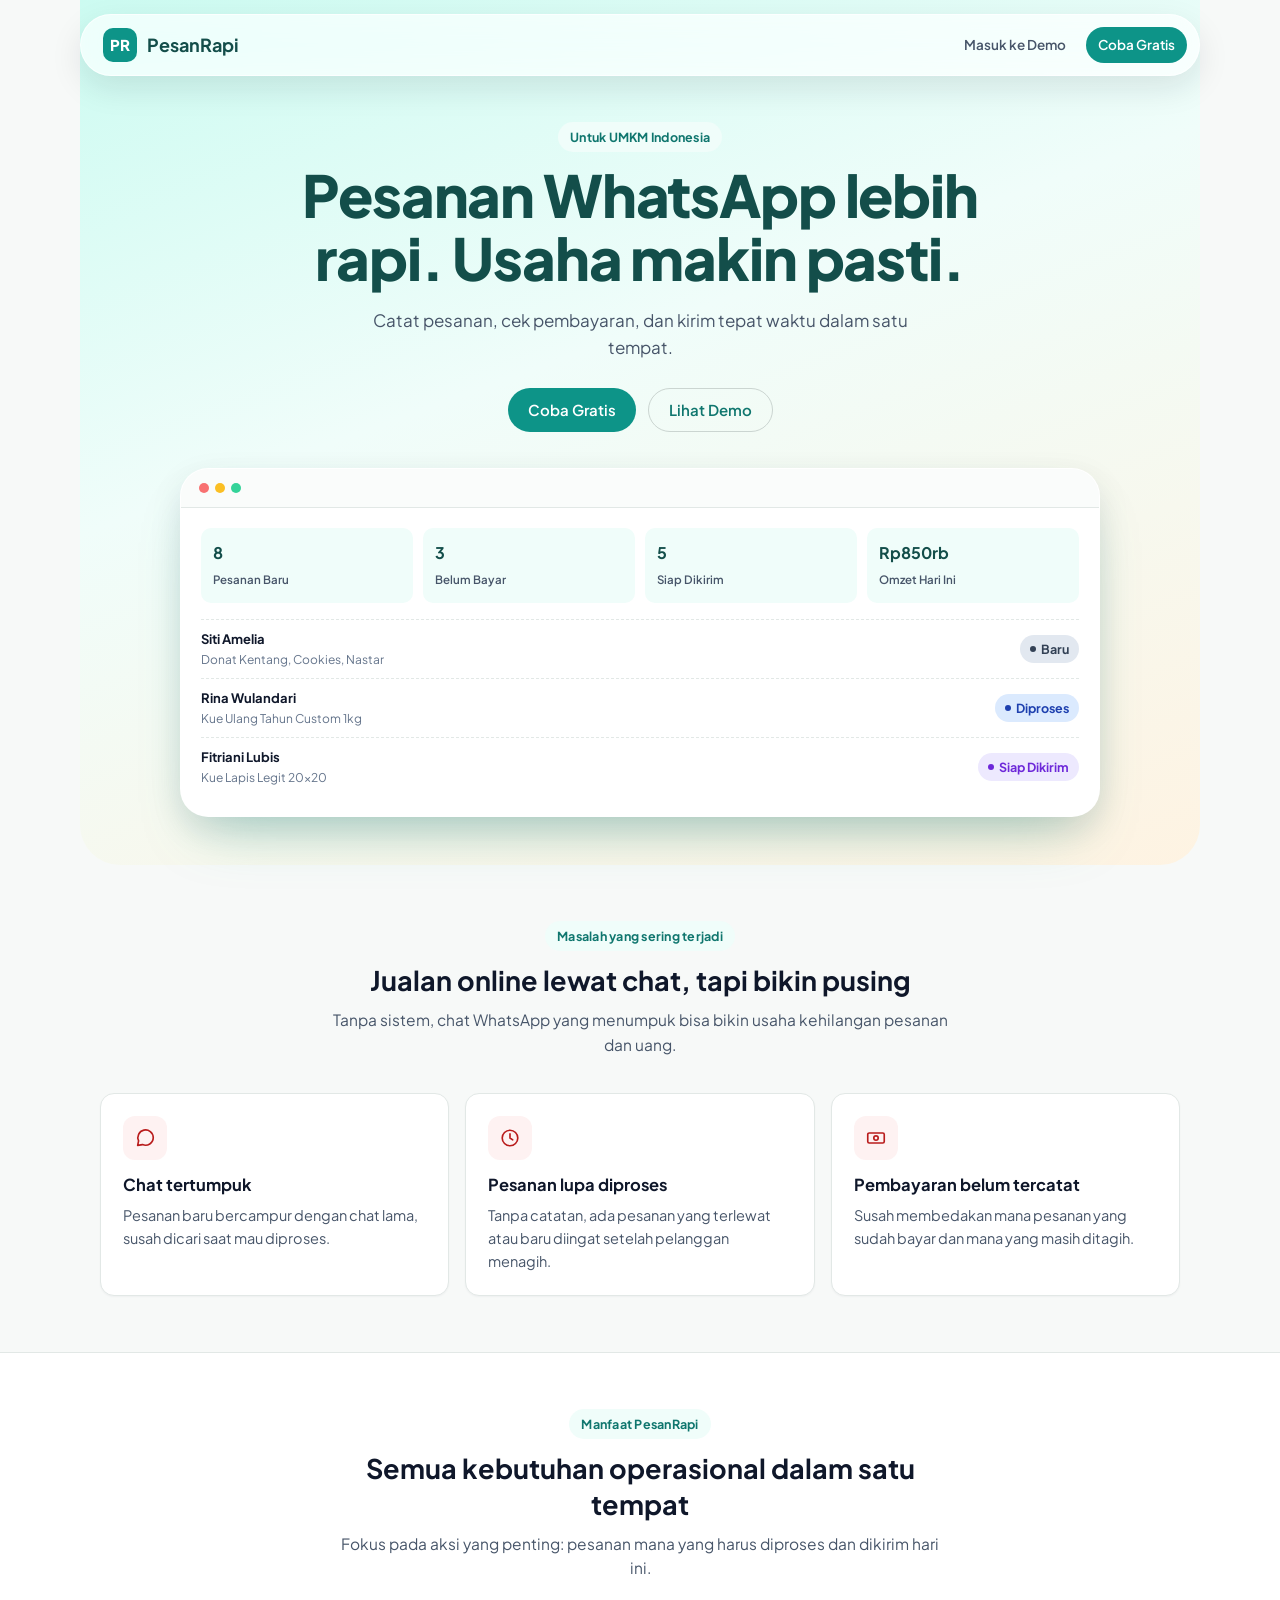
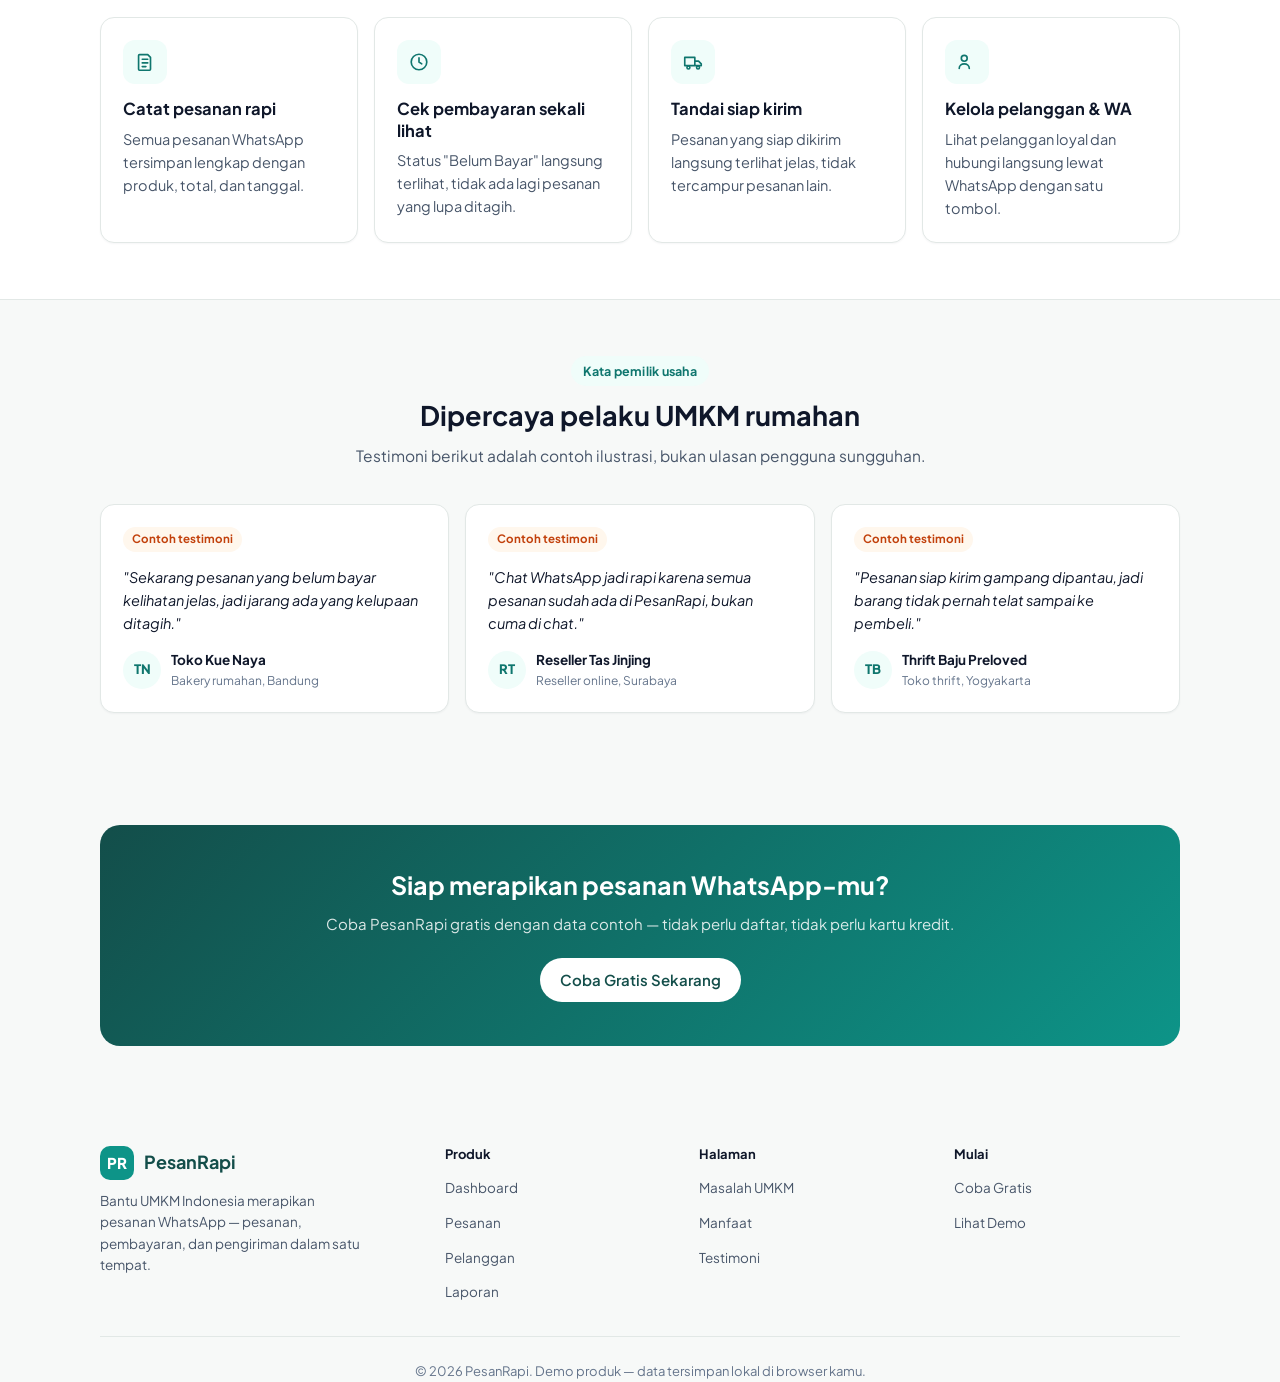
==== commit 14fa982d: "🎨 Redesain premium: nav floating glass, hero gradient hangat, footer multi-kolom Terinspirasi strukt" ====
--- a/index.html
+++ b/index.html
@@ -175,8 +175,40 @@
   </div>
 </section>
 
-<footer class="landing-footer container">
-  <p>© 2026 PesanRapi. Demo produk — data tersimpan lokal di browser kamu.</p>
+<footer class="container">
+  <div class="footer-grid">
+    <div class="footer-brand">
+      <a href="index.html" class="brand"><span class="brand-mark">PR</span>PesanRapi</a>
+      <p>Bantu UMKM Indonesia merapikan pesanan WhatsApp — pesanan, pembayaran, dan pengiriman dalam satu tempat.</p>
+    </div>
+    <div class="footer-col">
+      <h4>Produk</h4>
+      <ul>
+        <li><a href="dashboard.html">Dashboard</a></li>
+        <li><a href="pesanan.html">Pesanan</a></li>
+        <li><a href="pelanggan.html">Pelanggan</a></li>
+        <li><a href="laporan.html">Laporan</a></li>
+      </ul>
+    </div>
+    <div class="footer-col">
+      <h4>Halaman</h4>
+      <ul>
+        <li><a href="#masalah">Masalah UMKM</a></li>
+        <li><a href="#manfaat">Manfaat</a></li>
+        <li><a href="#testimoni">Testimoni</a></li>
+      </ul>
+    </div>
+    <div class="footer-col">
+      <h4>Mulai</h4>
+      <ul>
+        <li><a href="dashboard.html">Coba Gratis</a></li>
+        <li><a href="#preview">Lihat Demo</a></li>
+      </ul>
+    </div>
+  </div>
+  <div class="landing-footer">
+    <p>© 2026 PesanRapi. Demo produk — data tersimpan lokal di browser kamu.</p>
+  </div>
 </footer>
 
 </body>
--- a/assets/css/style.css
+++ b/assets/css/style.css
@@ -14,11 +14,20 @@
 
   --cta: #ea580c;
   --cta-dark: #c2410c;
+  --amber: #f59e0b;
+  --amber-light: #fef3e2;
 
   --bg: #f7f9f8;
   --surface: #ffffff;
   --border: #e2e8e6;
   --border-strong: #cbd5d1;
+
+  /* Warm hero gradient + floating glass surfaces (inspired by premium
+     hero layouts, kept light/warm instead of dark for the UMKM context) */
+  --hero-gradient: linear-gradient(160deg, #ccfbf1 0%, #f0fdfa 42%, #fef3e2 100%);
+  --glass-bg: rgba(255, 255, 255, 0.72);
+  --glass-border: rgba(255, 255, 255, 0.7);
+  --glass-blur: 18px;
 
   --text: #0f172a;
   --text-muted: #475569;
@@ -46,6 +55,7 @@
 
   --header-h: 64px;
   --bottomnav-h: 64px;
+  --header-gap: 14px;
 }
 
 * { box-sizing: border-box; }
@@ -101,8 +111,8 @@
    App Shell (Dashboard, Pesanan, Pelanggan, Laporan)
    --------------------------------------------------------- */
 .app-body {
-  padding-top: var(--header-h);
-  padding-bottom: calc(var(--bottomnav-h) + 16px);
+  padding-top: calc(var(--header-gap) + var(--header-h) + 18px);
+  padding-bottom: calc(var(--header-gap) + var(--bottomnav-h) + 18px);
   min-height: 100vh;
 }
 
@@ -110,22 +120,29 @@
   .app-body { padding-bottom: 32px; }
 }
 
+/* Floating glass navigation — non-interactive positioning shell so
+   clicks outside the visible pill fall through to the page beneath it */
 .app-header {
   position: fixed;
-  top: 0; left: 0; right: 0;
+  top: var(--header-gap); left: 0; right: 0;
+  z-index: 30;
+  display: flex;
+  justify-content: center;
+  pointer-events: none;
+}
+
+.app-header-inner {
+  pointer-events: auto;
+  width: calc(100% - 28px);
+  max-width: 1120px;
   height: var(--header-h);
-  background: var(--surface);
-  border-bottom: 1px solid var(--border);
-  z-index: 30;
-  display: flex;
-  align-items: center;
-}
-
-.app-header-inner {
-  width: 100%;
-  max-width: 1120px;
-  margin: 0 auto;
-  padding: 0 20px;
+  background: var(--glass-bg);
+  backdrop-filter: blur(var(--glass-blur)) saturate(160%);
+  -webkit-backdrop-filter: blur(var(--glass-blur)) saturate(160%);
+  border: 1px solid var(--glass-border);
+  border-radius: 999px;
+  box-shadow: var(--shadow-lg);
+  padding: 0 10px 0 22px;
   display: flex;
   align-items: center;
   justify-content: space-between;
@@ -183,17 +200,22 @@
   .header-actions .btn { padding: 11px; }
 }
 
-/* Bottom tab bar (mobile) */
+/* Bottom tab bar (mobile) — floating glass dock, mirrors the header pill */
 .bottom-nav {
   position: fixed;
-  bottom: 0; left: 0; right: 0;
+  bottom: max(var(--header-gap), env(safe-area-inset-bottom, 0px));
+  left: var(--header-gap); right: var(--header-gap);
   height: var(--bottomnav-h);
-  background: var(--surface);
-  border-top: 1px solid var(--border);
+  background: var(--glass-bg);
+  backdrop-filter: blur(var(--glass-blur)) saturate(160%);
+  -webkit-backdrop-filter: blur(var(--glass-blur)) saturate(160%);
+  border: 1px solid var(--glass-border);
+  border-radius: 999px;
+  box-shadow: var(--shadow-lg);
   display: grid;
   grid-template-columns: repeat(4, 1fr);
+  padding: 0 8px;
   z-index: 30;
-  padding-bottom: env(safe-area-inset-bottom, 0);
 }
 
 @media (min-width: 900px) {
@@ -225,8 +247,8 @@
   justify-content: center;
   gap: 8px;
   border: none;
-  border-radius: var(--radius-sm);
-  padding: 11px 18px;
+  border-radius: 999px;
+  padding: 11px 20px;
   font-size: 15px;
   font-weight: 600;
   cursor: pointer;
@@ -716,31 +738,50 @@
 /* ---------------------------------------------------------
    Landing Page
    --------------------------------------------------------- */
+/* Floating glass pill nav, positioned over the hero gradient — same
+   pattern as the app shell header for a consistent premium feel */
 .landing-header {
-  position: sticky; top: 0; z-index: 30;
-  background: rgba(247, 249, 248, 0.92);
-  backdrop-filter: blur(8px);
-  border-bottom: 1px solid var(--border);
+  position: fixed;
+  top: var(--header-gap); left: 0; right: 0;
+  z-index: 40;
+  display: flex;
+  justify-content: center;
+  pointer-events: none;
 }
 .landing-header-inner {
+  pointer-events: auto;
+  width: calc(100% - 28px);
+  max-width: 1120px;
+  background: var(--glass-bg);
+  backdrop-filter: blur(var(--glass-blur)) saturate(160%);
+  -webkit-backdrop-filter: blur(var(--glass-blur)) saturate(160%);
+  border: 1px solid var(--glass-border);
+  border-radius: 999px;
+  box-shadow: var(--shadow-lg);
   display: flex; align-items: center; justify-content: space-between;
-  padding: 14px 20px;
-  max-width: 1120px; margin: 0 auto;
-}
-.landing-header-actions { display: flex; gap: 8px; }
+  padding: 12px 12px 12px 22px;
+}
+.landing-header-actions { display: flex; gap: 8px; align-items: center; }
+
+@media (max-width: 479px) {
+  .landing-header-actions .btn-ghost { display: none; }
+}
 
 .hero {
-  padding: 56px 0 40px;
+  padding: calc(var(--header-gap) + var(--header-h) + 44px) 0 48px;
   text-align: center;
+  background: var(--hero-gradient);
+  border-radius: 0 0 40px 40px;
 }
 .hero h1 {
-  font-size: 32px;
-  letter-spacing: -0.01em;
+  font-size: clamp(34px, 6vw, 58px);
+  font-weight: 800;
+  letter-spacing: -0.02em;
+  line-height: 1.08;
   color: var(--primary-darker);
-  max-width: 680px;
-  margin: 0 auto 16px;
-}
-@media (min-width: 720px) { .hero h1 { font-size: 44px; } }
+  max-width: 760px;
+  margin: 0 auto 18px;
+}
 
 .hero p.subtitle {
   font-size: 17px;
@@ -749,15 +790,15 @@
   margin: 0 auto 26px;
 }
 
-.hero-ctas { display: flex; flex-wrap: wrap; gap: 12px; justify-content: center; margin-bottom: 32px; }
+.hero-ctas { display: flex; flex-wrap: wrap; gap: 12px; justify-content: center; margin-bottom: 36px; }
 
 .hero-preview {
-  max-width: 900px;
+  max-width: 920px;
   margin: 0 auto;
-  border-radius: var(--radius-lg);
+  border-radius: 28px;
   overflow: hidden;
-  border: 1px solid var(--border);
-  box-shadow: var(--shadow-lg);
+  border: 1px solid rgba(255, 255, 255, 0.85);
+  box-shadow: 0 30px 60px -24px rgba(13, 148, 136, 0.35), var(--shadow-lg);
   background: var(--surface);
   text-align: left;
 }
@@ -859,9 +900,26 @@
 .final-cta .btn-cta { background: #fff; color: var(--primary-darker); }
 .final-cta .btn-cta:hover { background: #f0fdfa; }
 
+.footer-grid {
+  display: grid;
+  grid-template-columns: 1.4fr 1fr 1fr 1fr;
+  gap: 28px;
+  padding: 44px 0 32px;
+}
+@media (max-width: 720px) {
+  .footer-grid { grid-template-columns: repeat(2, 1fr); gap: 28px 20px; }
+}
+
+.footer-brand p { color: var(--text-muted); font-size: 13.5px; margin-top: 10px; max-width: 260px; }
+.footer-col h4 { font-size: 13px; color: var(--text); margin-bottom: 12px; }
+.footer-col ul { display: flex; flex-direction: column; gap: 9px; }
+.footer-col a { color: var(--text-muted); font-size: 13.5px; }
+.footer-col a:hover { color: var(--primary-dark); }
+
 .landing-footer {
-  padding: 32px 0 40px;
   text-align: center;
   color: var(--text-soft);
-  font-size: 13.5px;
-}
+  font-size: 13px;
+  padding-top: 24px;
+  border-top: 1px solid var(--border);
+}
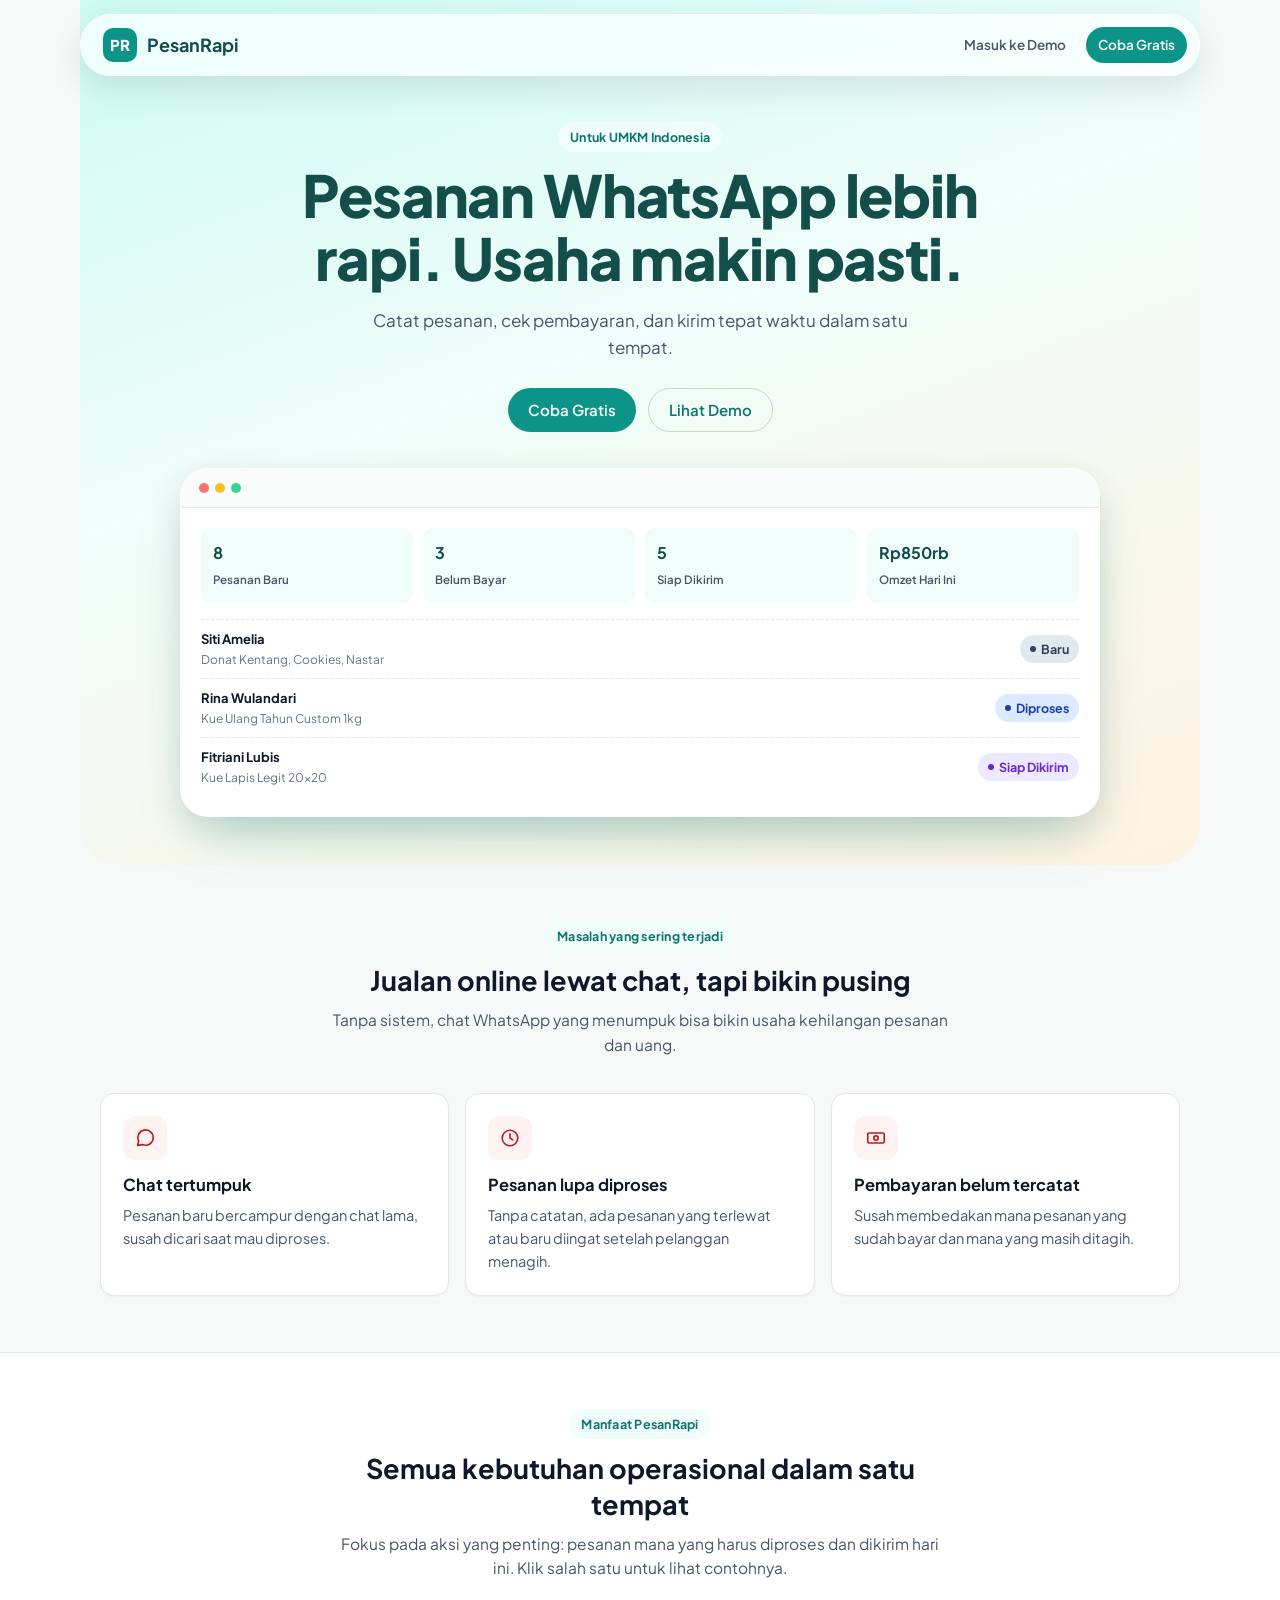
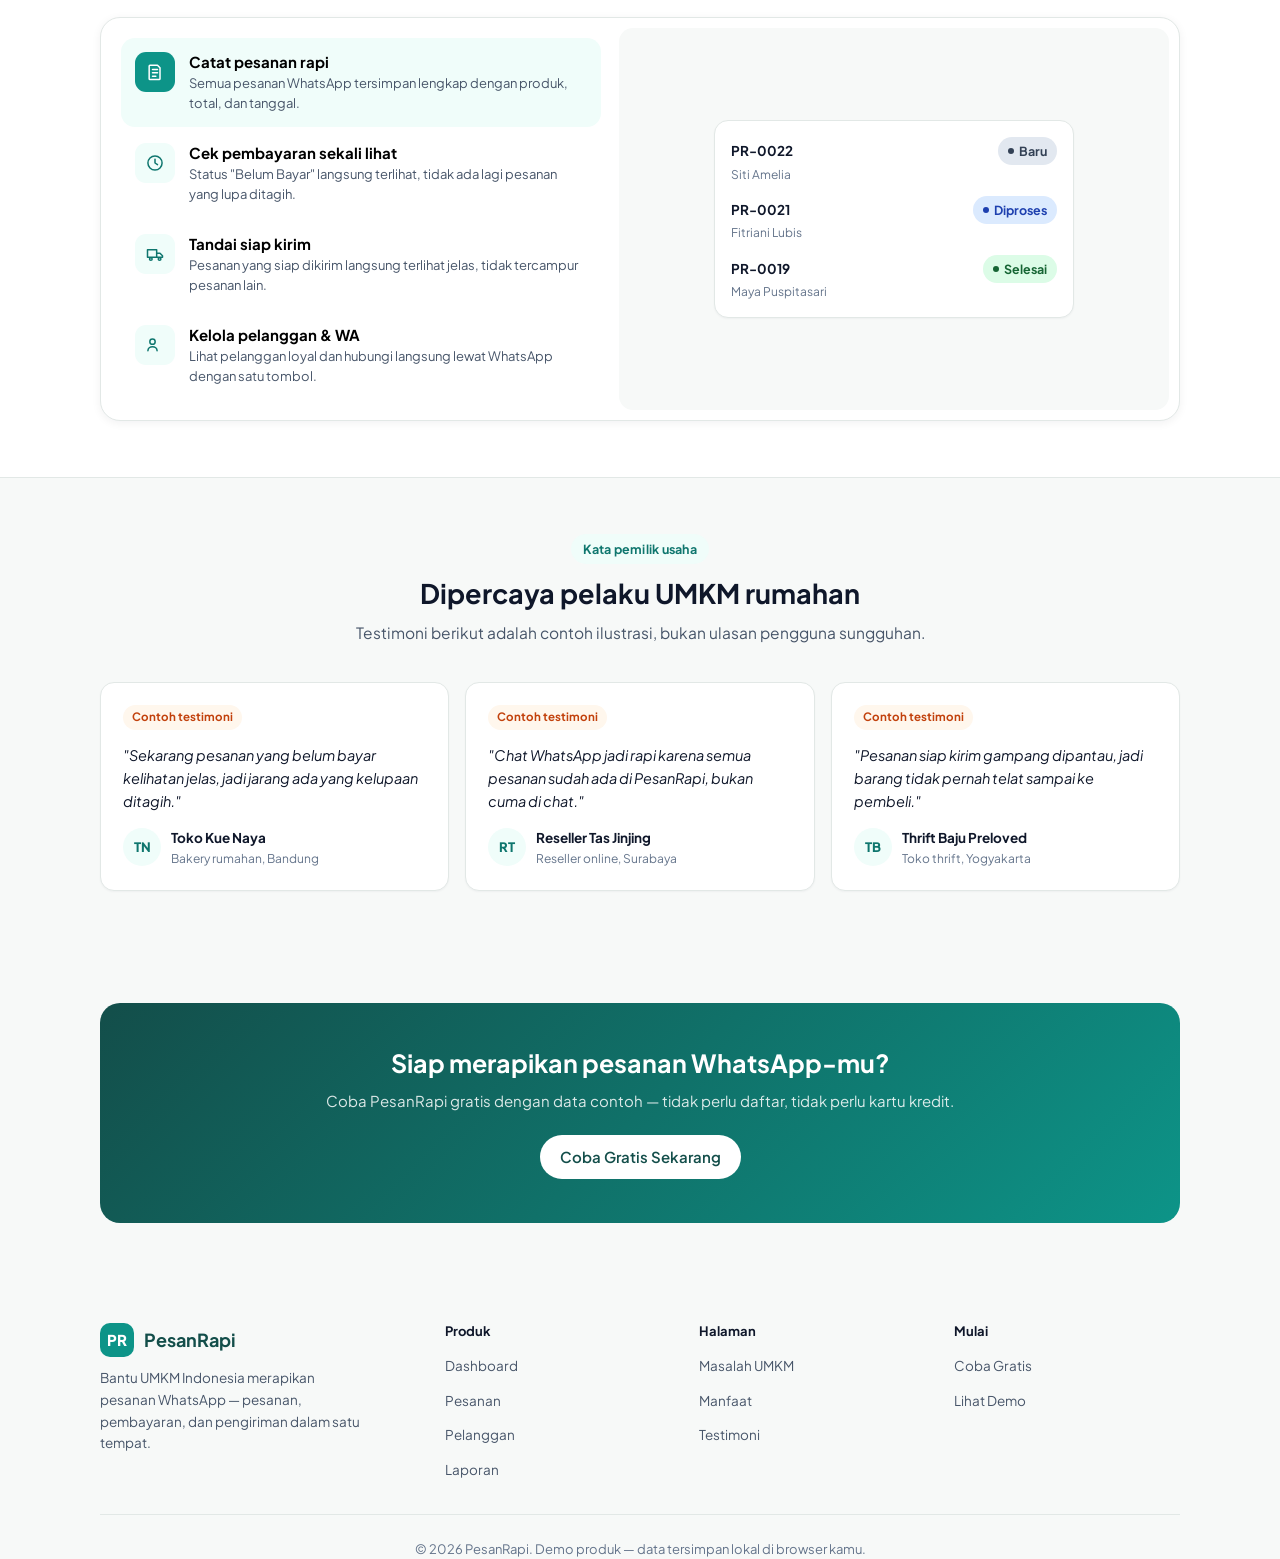
==== commit 94a279eb: "✨ Tambah tab fitur interaktif + animasi scroll-reveal halus di landing Section "Manfaat PesanRapi" d" ====
--- a/index.html
+++ b/index.html
@@ -24,15 +24,15 @@
 </header>
 
 <section class="hero container">
-  <span class="eyebrow">Untuk UMKM Indonesia</span>
-  <h1>Pesanan WhatsApp lebih rapi. Usaha makin pasti.</h1>
-  <p class="subtitle">Catat pesanan, cek pembayaran, dan kirim tepat waktu dalam satu tempat.</p>
-  <div class="hero-ctas">
+  <span class="eyebrow" data-reveal>Untuk UMKM Indonesia</span>
+  <h1 data-reveal>Pesanan WhatsApp lebih rapi. Usaha makin pasti.</h1>
+  <p class="subtitle" data-reveal>Catat pesanan, cek pembayaran, dan kirim tepat waktu dalam satu tempat.</p>
+  <div class="hero-ctas" data-reveal>
     <a class="btn btn-primary" href="dashboard.html">Coba Gratis</a>
     <a class="btn btn-outline" href="#preview">Lihat Demo</a>
   </div>
 
-  <div class="hero-preview" id="preview">
+  <div class="hero-preview" id="preview" data-reveal>
     <div class="mock-topbar">
       <span class="mock-dot" style="background:#f87171;"></span>
       <span class="mock-dot" style="background:#fbbf24;"></span>
@@ -63,23 +63,23 @@
 
 <section class="section" id="masalah">
   <div class="container">
-    <div class="section-header">
+    <div class="section-header" data-reveal>
       <span class="eyebrow">Masalah yang sering terjadi</span>
       <h2>Jualan online lewat chat, tapi bikin pusing</h2>
       <p>Tanpa sistem, chat WhatsApp yang menumpuk bisa bikin usaha kehilangan pesanan dan uang.</p>
     </div>
     <div class="problem-grid">
-      <div class="problem-card">
+      <div class="problem-card" data-reveal>
         <div class="icon-wrap"><svg viewBox="0 0 24 24" fill="none" stroke="currentColor" stroke-width="1.8"><path stroke-linecap="round" stroke-linejoin="round" d="M21 11.5a8.4 8.4 0 0 1-11.7 7.7L4 20l1-4.8A8.4 8.4 0 1 1 21 11.5Z"/></svg></div>
         <h3>Chat tertumpuk</h3>
         <p>Pesanan baru bercampur dengan chat lama, susah dicari saat mau diproses.</p>
       </div>
-      <div class="problem-card">
+      <div class="problem-card" data-reveal>
         <div class="icon-wrap"><svg viewBox="0 0 24 24" fill="none" stroke="currentColor" stroke-width="1.8"><circle cx="12" cy="12" r="8.5"/><path stroke-linecap="round" stroke-linejoin="round" d="M12 7.5V12l3 2"/></svg></div>
         <h3>Pesanan lupa diproses</h3>
         <p>Tanpa catatan, ada pesanan yang terlewat atau baru diingat setelah pelanggan menagih.</p>
       </div>
-      <div class="problem-card">
+      <div class="problem-card" data-reveal>
         <div class="icon-wrap"><svg viewBox="0 0 24 24" fill="none" stroke="currentColor" stroke-width="1.8"><rect x="3" y="6.5" width="18" height="11" rx="1.6"/><circle cx="12" cy="12" r="2.4"/></svg></div>
         <h3>Pembayaran belum tercatat</h3>
         <p>Susah membedakan mana pesanan yang sudah bayar dan mana yang masih ditagih.</p>
@@ -90,31 +90,78 @@
 
 <section class="section" id="manfaat" style="background:var(--surface); border-top:1px solid var(--border); border-bottom:1px solid var(--border);">
   <div class="container">
-    <div class="section-header">
+    <div class="section-header" data-reveal>
       <span class="eyebrow">Manfaat PesanRapi</span>
       <h2>Semua kebutuhan operasional dalam satu tempat</h2>
-      <p>Fokus pada aksi yang penting: pesanan mana yang harus diproses dan dikirim hari ini.</p>
-    </div>
-    <div class="feature-grid">
-      <div class="feature-card">
-        <div class="icon-wrap"><svg viewBox="0 0 24 24" fill="none" stroke="currentColor" stroke-width="1.8"><path stroke-linecap="round" stroke-linejoin="round" d="M6 4h9l3 3v13a1 1 0 0 1-1 1H6a1 1 0 0 1-1-1V5a1 1 0 0 1 1-1Z"/><path stroke-linecap="round" stroke-linejoin="round" d="M9 9h6M9 13h6M9 17h4"/></svg></div>
-        <h3>Catat pesanan rapi</h3>
-        <p>Semua pesanan WhatsApp tersimpan lengkap dengan produk, total, dan tanggal.</p>
-      </div>
-      <div class="feature-card">
-        <div class="icon-wrap"><svg viewBox="0 0 24 24" fill="none" stroke="currentColor" stroke-width="1.8"><circle cx="12" cy="12" r="8.5"/><path stroke-linecap="round" stroke-linejoin="round" d="M12 7.5V12l3 2"/></svg></div>
-        <h3>Cek pembayaran sekali lihat</h3>
-        <p>Status "Belum Bayar" langsung terlihat, tidak ada lagi pesanan yang lupa ditagih.</p>
-      </div>
-      <div class="feature-card">
-        <div class="icon-wrap"><svg viewBox="0 0 24 24" fill="none" stroke="currentColor" stroke-width="1.8"><path stroke-linecap="round" stroke-linejoin="round" d="M3 7h11v9H3zM14 11h4l3 3v2h-7z"/><circle cx="7" cy="18" r="1.6"/><circle cx="17.5" cy="18" r="1.6"/></svg></div>
-        <h3>Tandai siap kirim</h3>
-        <p>Pesanan yang siap dikirim langsung terlihat jelas, tidak tercampur pesanan lain.</p>
-      </div>
-      <div class="feature-card">
-        <div class="icon-wrap"><svg viewBox="0 0 24 24" fill="none" stroke="currentColor" stroke-width="1.8"><circle cx="9" cy="8" r="3.2"/><path stroke-linecap="round" stroke-linejoin="round" d="M3.5 19c0-3 2.5-5 5.5-5s5.5 2 5.5 5"/></svg></div>
-        <h3>Kelola pelanggan & WA</h3>
-        <p>Lihat pelanggan loyal dan hubungi langsung lewat WhatsApp dengan satu tombol.</p>
+      <p>Fokus pada aksi yang penting: pesanan mana yang harus diproses dan dikirim hari ini. Klik salah satu untuk lihat contohnya.</p>
+    </div>
+
+    <div class="feature-tabs" data-reveal>
+      <div class="feature-tab-list" role="tablist" aria-label="Manfaat PesanRapi">
+        <button type="button" class="feature-tab active" data-tab="0" role="tab" aria-selected="true">
+          <span class="feature-tab-icon"><svg viewBox="0 0 24 24" fill="none" stroke="currentColor" stroke-width="1.8"><path stroke-linecap="round" stroke-linejoin="round" d="M6 4h9l3 3v13a1 1 0 0 1-1 1H6a1 1 0 0 1-1-1V5a1 1 0 0 1 1-1Z"/><path stroke-linecap="round" stroke-linejoin="round" d="M9 9h6M9 13h6M9 17h4"/></svg></span>
+          <span>
+            <strong>Catat pesanan rapi</strong>
+            <span class="feature-tab-desc">Semua pesanan WhatsApp tersimpan lengkap dengan produk, total, dan tanggal.</span>
+          </span>
+        </button>
+        <button type="button" class="feature-tab" data-tab="1" role="tab" aria-selected="false">
+          <span class="feature-tab-icon"><svg viewBox="0 0 24 24" fill="none" stroke="currentColor" stroke-width="1.8"><circle cx="12" cy="12" r="8.5"/><path stroke-linecap="round" stroke-linejoin="round" d="M12 7.5V12l3 2"/></svg></span>
+          <span>
+            <strong>Cek pembayaran sekali lihat</strong>
+            <span class="feature-tab-desc">Status "Belum Bayar" langsung terlihat, tidak ada lagi pesanan yang lupa ditagih.</span>
+          </span>
+        </button>
+        <button type="button" class="feature-tab" data-tab="2" role="tab" aria-selected="false">
+          <span class="feature-tab-icon"><svg viewBox="0 0 24 24" fill="none" stroke="currentColor" stroke-width="1.8"><path stroke-linecap="round" stroke-linejoin="round" d="M3 7h11v9H3zM14 11h4l3 3v2h-7z"/><circle cx="7" cy="18" r="1.6"/><circle cx="17.5" cy="18" r="1.6"/></svg></span>
+          <span>
+            <strong>Tandai siap kirim</strong>
+            <span class="feature-tab-desc">Pesanan yang siap dikirim langsung terlihat jelas, tidak tercampur pesanan lain.</span>
+          </span>
+        </button>
+        <button type="button" class="feature-tab" data-tab="3" role="tab" aria-selected="false">
+          <span class="feature-tab-icon"><svg viewBox="0 0 24 24" fill="none" stroke="currentColor" stroke-width="1.8"><circle cx="9" cy="8" r="3.2"/><path stroke-linecap="round" stroke-linejoin="round" d="M3.5 19c0-3 2.5-5 5.5-5s5.5 2 5.5 5"/></svg></span>
+          <span>
+            <strong>Kelola pelanggan & WA</strong>
+            <span class="feature-tab-desc">Lihat pelanggan loyal dan hubungi langsung lewat WhatsApp dengan satu tombol.</span>
+          </span>
+        </button>
+      </div>
+
+      <div class="feature-tab-panel-wrap">
+        <div class="feature-tab-visual active" data-panel="0">
+          <div class="mini-card">
+            <div class="mini-card-row"><div><b>PR-0022</b><div class="mini-sub">Siti Amelia</div></div><span class="badge badge-baru">Baru</span></div>
+            <div class="mini-card-row"><div><b>PR-0021</b><div class="mini-sub">Fitriani Lubis</div></div><span class="badge badge-process">Diproses</span></div>
+            <div class="mini-card-row"><div><b>PR-0019</b><div class="mini-sub">Maya Puspitasari</div></div><span class="badge badge-done">Selesai</span></div>
+          </div>
+        </div>
+        <div class="feature-tab-visual" data-panel="1">
+          <div class="mini-card">
+            <div class="mini-card-row"><div><b>PR-0017</b><div class="mini-sub">Siti Amelia · Rp425.000</div></div><span class="badge badge-unpaid">Belum Bayar</span></div>
+            <div class="mini-card-row"><div><b>PR-0010</b><div class="mini-sub">Budi Santoso · Rp275.000</div></div><span class="badge badge-unpaid">Belum Bayar</span></div>
+            <div class="mini-card-row"><div><b>PR-0024</b><div class="mini-sub">Rina Wulandari · Rp500.000</div></div><span class="badge badge-process">Diproses</span></div>
+          </div>
+        </div>
+        <div class="feature-tab-visual" data-panel="2">
+          <div class="mini-card">
+            <div class="mini-card-row"><div><b>PR-0012</b><div class="mini-sub">Dedi Kurniawan</div></div><span class="badge badge-ready">Siap Dikirim</span></div>
+            <div class="mini-card-row"><div><b>PR-0008</b><div class="mini-sub">Fitriani Lubis</div></div><span class="badge badge-ready">Siap Dikirim</span></div>
+            <div class="mini-card-row"><div><b>PR-0005</b><div class="mini-sub">Rizky Ramadhan</div></div><span class="badge badge-ready">Siap Dikirim</span></div>
+          </div>
+        </div>
+        <div class="feature-tab-visual" data-panel="3">
+          <div class="mini-card">
+            <div class="mini-card-row" style="align-items:center;">
+              <div style="display:flex; gap:10px; align-items:center;">
+                <div class="customer-avatar" style="width:36px; height:36px; font-size:13px;">SA</div>
+                <div><b>Siti Amelia</b><div class="mini-sub">4 pesanan · Rp1.045.000</div></div>
+              </div>
+              <span class="badge badge-loyal">Pelanggan Loyal</span>
+            </div>
+            <button class="btn btn-outline btn-sm btn-block" type="button" tabindex="-1">Chat WhatsApp</button>
+          </div>
+        </div>
       </div>
     </div>
   </div>
@@ -122,13 +169,13 @@
 
 <section class="section" id="testimoni">
   <div class="container">
-    <div class="section-header">
+    <div class="section-header" data-reveal>
       <span class="eyebrow">Kata pemilik usaha</span>
       <h2>Dipercaya pelaku UMKM rumahan</h2>
       <p>Testimoni berikut adalah contoh ilustrasi, bukan ulasan pengguna sungguhan.</p>
     </div>
     <div class="testimonial-grid">
-      <div class="testimonial-card">
+      <div class="testimonial-card" data-reveal>
         <span class="example-tag">Contoh testimoni</span>
         <p class="quote">"Sekarang pesanan yang belum bayar kelihatan jelas, jadi jarang ada yang kelupaan ditagih."</p>
         <div class="testimonial-person">
@@ -139,7 +186,7 @@
           </div>
         </div>
       </div>
-      <div class="testimonial-card">
+      <div class="testimonial-card" data-reveal>
         <span class="example-tag">Contoh testimoni</span>
         <p class="quote">"Chat WhatsApp jadi rapi karena semua pesanan sudah ada di PesanRapi, bukan cuma di chat."</p>
         <div class="testimonial-person">
@@ -150,7 +197,7 @@
           </div>
         </div>
       </div>
-      <div class="testimonial-card">
+      <div class="testimonial-card" data-reveal>
         <span class="example-tag">Contoh testimoni</span>
         <p class="quote">"Pesanan siap kirim gampang dipantau, jadi barang tidak pernah telat sampai ke pembeli."</p>
         <div class="testimonial-person">
@@ -167,7 +214,7 @@
 
 <section class="section">
   <div class="container">
-    <div class="final-cta">
+    <div class="final-cta" data-reveal>
       <h2>Siap merapikan pesanan WhatsApp-mu?</h2>
       <p>Coba PesanRapi gratis dengan data contoh — tidak perlu daftar, tidak perlu kartu kredit.</p>
       <a class="btn btn-cta" href="dashboard.html">Coba Gratis Sekarang</a>
@@ -211,5 +258,6 @@
   </div>
 </footer>
 
+<script src="assets/js/landing.js"></script>
 </body>
 </html>
--- a/assets/css/style.css
+++ b/assets/css/style.css
@@ -831,17 +831,16 @@
   letter-spacing: 0.02em;
 }
 
-.problem-grid, .feature-grid, .testimonial-grid {
+.problem-grid, .testimonial-grid {
   display: grid;
   grid-template-columns: 1fr;
   gap: 16px;
 }
 @media (min-width: 720px) {
   .problem-grid, .testimonial-grid { grid-template-columns: repeat(3, 1fr); }
-  .feature-grid { grid-template-columns: repeat(auto-fit, minmax(230px, 1fr)); }
-}
-
-.problem-card, .feature-card {
+}
+
+.problem-card {
   background: var(--surface);
   border: 1px solid var(--border);
   border-radius: var(--radius);
@@ -849,18 +848,17 @@
   box-shadow: var(--shadow-sm);
 }
 
-.problem-card .icon-wrap, .feature-card .icon-wrap {
+.problem-card .icon-wrap {
   width: 44px; height: 44px;
   border-radius: 12px;
   display: flex; align-items: center; justify-content: center;
   margin-bottom: 14px;
-}
-.problem-card .icon-wrap { background: #fef2f2; color: #b91c1c; }
-.feature-card .icon-wrap { background: var(--primary-tint); color: var(--primary-dark); }
-.problem-card .icon-wrap svg, .feature-card .icon-wrap svg { width: 22px; height: 22px; }
-
-.problem-card h3, .feature-card h3 { font-size: 16.5px; margin-bottom: 8px; }
-.problem-card p, .feature-card p { color: var(--text-muted); font-size: 14.5px; }
+  background: #fef2f2; color: #b91c1c;
+}
+.problem-card .icon-wrap svg { width: 22px; height: 22px; }
+
+.problem-card h3 { font-size: 16.5px; margin-bottom: 8px; }
+.problem-card p { color: var(--text-muted); font-size: 14.5px; }
 
 .testimonial-card {
   background: var(--surface);
@@ -923,3 +921,91 @@
   padding-top: 24px;
   border-top: 1px solid var(--border);
 }
+
+/* ---------------------------------------------------------
+   Scroll-reveal (respects prefers-reduced-motion via the
+   global transition-duration override near the top of this file)
+   --------------------------------------------------------- */
+[data-reveal] {
+  opacity: 0;
+  transform: translateY(18px);
+  transition: opacity 600ms ease, transform 600ms ease;
+}
+[data-reveal].reveal-visible { opacity: 1; transform: translateY(0); }
+
+/* ---------------------------------------------------------
+   Fitur — split card dengan tab interaktif
+   --------------------------------------------------------- */
+.feature-tabs {
+  display: grid;
+  grid-template-columns: 1fr 1.1fr;
+  gap: 8px;
+  background: var(--surface);
+  border: 1px solid var(--border);
+  border-radius: var(--radius-lg);
+  padding: 10px;
+  box-shadow: var(--shadow);
+}
+@media (max-width: 860px) {
+  .feature-tabs { grid-template-columns: 1fr; }
+}
+
+.feature-tab-list { display: flex; flex-direction: column; gap: 2px; padding: 10px; }
+
+.feature-tab {
+  display: flex;
+  gap: 14px;
+  align-items: flex-start;
+  text-align: left;
+  width: 100%;
+  padding: 14px;
+  border-radius: 14px;
+  border: none;
+  background: transparent;
+  cursor: pointer;
+  transition: background-color 180ms ease;
+}
+.feature-tab:hover { background: var(--primary-tint); }
+.feature-tab.active { background: var(--primary-tint); }
+
+.feature-tab-icon {
+  width: 40px; height: 40px;
+  border-radius: 11px;
+  background: var(--primary-tint);
+  color: var(--primary-dark);
+  display: flex; align-items: center; justify-content: center;
+  flex-shrink: 0;
+  transition: background-color 180ms ease, color 180ms ease;
+}
+.feature-tab-icon svg { width: 20px; height: 20px; }
+.feature-tab.active .feature-tab-icon { background: var(--primary); color: #fff; }
+
+.feature-tab strong { display: block; font-size: 15px; margin-bottom: 3px; }
+.feature-tab .feature-tab-desc { font-size: 13px; color: var(--text-muted); line-height: 1.5; }
+
+.feature-tab-panel-wrap {
+  background: var(--bg);
+  border-radius: var(--radius);
+  padding: 24px;
+  display: flex;
+  align-items: center;
+  justify-content: center;
+  min-height: 300px;
+}
+
+.feature-tab-visual { display: none; width: 100%; max-width: 360px; }
+.feature-tab-visual.active { display: block; }
+
+.mini-card {
+  background: var(--surface);
+  border: 1px solid var(--border);
+  border-radius: var(--radius);
+  padding: 16px;
+  box-shadow: var(--shadow-sm);
+  display: flex;
+  flex-direction: column;
+  gap: 12px;
+}
+.mini-card-row { display: flex; align-items: flex-start; justify-content: space-between; gap: 10px; }
+.mini-card-row b { font-size: 13.5px; }
+.mini-sub { font-size: 12px; color: var(--text-soft); margin-top: 2px; }
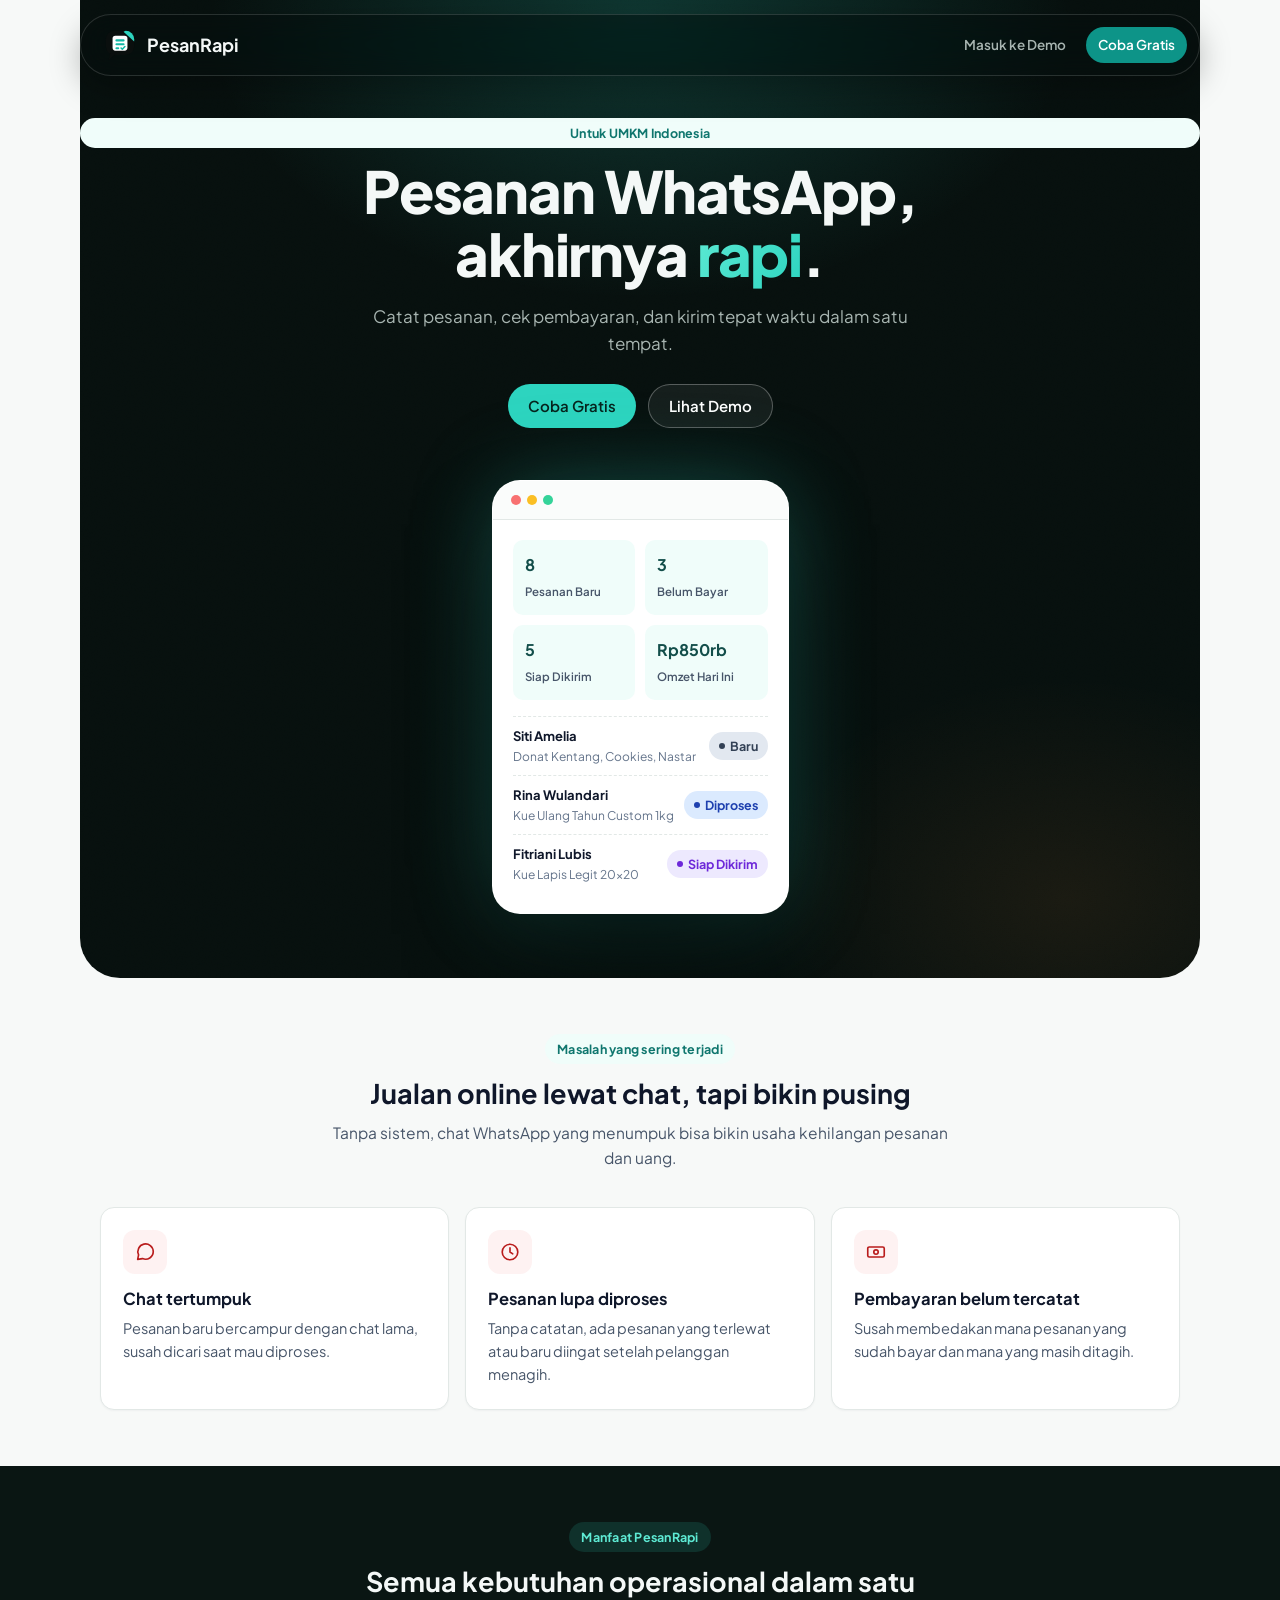
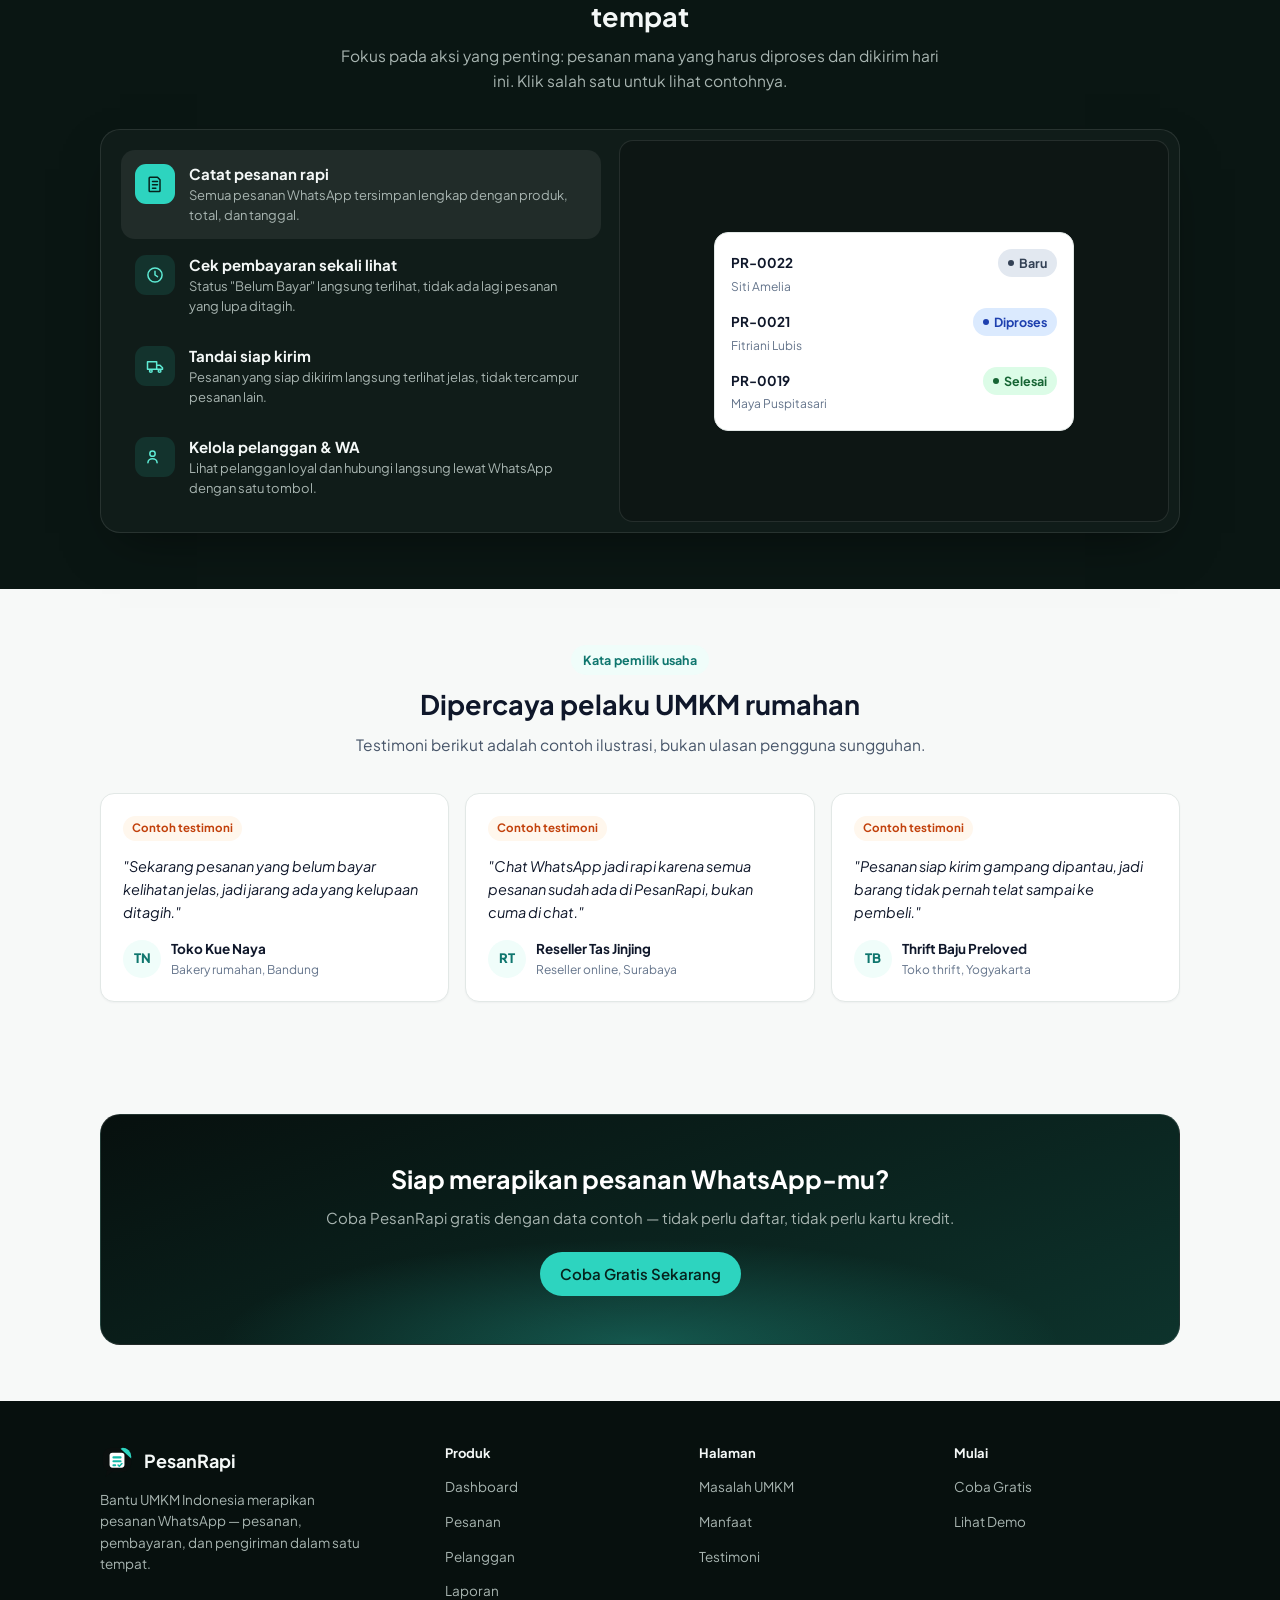
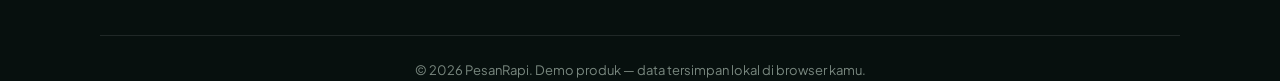
==== commit 7e84ec82: "🎨 Landing page jadi dark premium (hero full-screen) + pasang logo baru Struktur konten & fungsi land" ====
--- a/index.html
+++ b/index.html
@@ -5,7 +5,7 @@
 <meta name="viewport" content="width=device-width, initial-scale=1">
 <title>PesanRapi — Kelola Pesanan WhatsApp UMKM</title>
 <meta name="description" content="PesanRapi membantu UMKM mencatat pesanan WhatsApp, memantau pembayaran, dan mengirim tepat waktu — semua dalam satu tempat.">
-<link rel="icon" href="data:image/svg+xml,%3Csvg xmlns='http://www.w3.org/2000/svg' viewBox='0 0 32 32'%3E%3Crect width='32' height='32' rx='8' fill='%230d9488'/%3E%3Ctext x='16' y='22' font-size='15' font-weight='700' text-anchor='middle' fill='white' font-family='Arial'%3EP%3C/text%3E%3C/svg%3E">
+<link rel="icon" href="data:image/svg+xml,%3Csvg xmlns='http://www.w3.org/2000/svg' viewBox='0 0 48 48'%3E%3Crect x='4' y='4' width='40' height='34' rx='12' fill='%230a0f0e'/%3E%3Cpath d='M10 36 L8 45 L19 36 Z' fill='%230a0f0e'/%3E%3Cpath d='M32 4a12 12 0 0 1 12 12v3L29 5.3A11.9 11.9 0 0 1 32 4Z' fill='%232dd4bf'/%3E%3Crect x='13.5' y='11' width='21' height='21' rx='4' fill='white'/%3E%3Crect x='17.5' y='16' width='13' height='3' rx='1.5' fill='%2314b8a6'/%3E%3Crect x='17.5' y='21.5' width='13' height='3' rx='1.5' fill='%2314b8a6'/%3E%3Crect x='17.5' y='27' width='5.5' height='3' rx='1.5' fill='%2314b8a6'/%3E%3Cpath d='M25.5 28.2l1.8 1.8 3.6-3.9' stroke='%2314b8a6' stroke-width='2.2' stroke-linecap='round' stroke-linejoin='round'/%3E%3C/svg%3E">
 <link rel="preconnect" href="https://fonts.googleapis.com">
 <link rel="preconnect" href="https://fonts.gstatic.com" crossorigin>
 <link href="https://fonts.googleapis.com/css2?family=Plus+Jakarta+Sans:wght@400;500;600;700;800&display=swap" rel="stylesheet">
@@ -15,7 +15,7 @@
 
 <header class="landing-header">
   <div class="landing-header-inner">
-    <a href="index.html" class="brand"><span class="brand-mark">PR</span>PesanRapi</a>
+    <a href="index.html" class="brand"><span class="brand-mark"><svg viewBox="0 0 48 48" fill="none" aria-hidden="true" focusable="false"><rect x="4" y="4" width="40" height="34" rx="12" fill="#0a0f0e"/><path d="M10 36 L8 45 L19 36 Z" fill="#0a0f0e"/><path d="M32 4a12 12 0 0 1 12 12v3L29 5.3A11.9 11.9 0 0 1 32 4Z" fill="#2dd4bf"/><rect x="13.5" y="11" width="21" height="21" rx="4" fill="#fff"/><rect x="17.5" y="16" width="13" height="3" rx="1.5" fill="#14b8a6"/><rect x="17.5" y="21.5" width="13" height="3" rx="1.5" fill="#14b8a6"/><rect x="17.5" y="27" width="5.5" height="3" rx="1.5" fill="#14b8a6"/><path d="M25.5 28.2l1.8 1.8 3.6-3.9" stroke="#14b8a6" stroke-width="2.2" stroke-linecap="round" stroke-linejoin="round"/></svg></span>PesanRapi</a>
     <div class="landing-header-actions">
       <a class="btn btn-ghost btn-sm" href="dashboard.html">Masuk ke Demo</a>
       <a class="btn btn-primary btn-sm" href="dashboard.html">Coba Gratis</a>
@@ -25,14 +25,14 @@
 
 <section class="hero container">
   <span class="eyebrow" data-reveal>Untuk UMKM Indonesia</span>
-  <h1 data-reveal>Pesanan WhatsApp lebih rapi. Usaha makin pasti.</h1>
+  <h1 data-reveal>Pesanan WhatsApp, akhirnya <span class="text-gradient-accent">rapi</span>.</h1>
   <p class="subtitle" data-reveal>Catat pesanan, cek pembayaran, dan kirim tepat waktu dalam satu tempat.</p>
   <div class="hero-ctas" data-reveal>
     <a class="btn btn-primary" href="dashboard.html">Coba Gratis</a>
-    <a class="btn btn-outline" href="#preview">Lihat Demo</a>
-  </div>
-
-  <div class="hero-preview" id="preview" data-reveal>
+    <a class="btn btn-glass" href="#preview">Lihat Demo</a>
+  </div>
+
+  <div class="hero-preview reveal-scale" id="preview" data-reveal>
     <div class="mock-topbar">
       <span class="mock-dot" style="background:#f87171;"></span>
       <span class="mock-dot" style="background:#fbbf24;"></span>
@@ -88,7 +88,7 @@
   </div>
 </section>
 
-<section class="section" id="manfaat" style="background:var(--surface); border-top:1px solid var(--border); border-bottom:1px solid var(--border);">
+<section class="section section-dark" id="manfaat">
   <div class="container">
     <div class="section-header" data-reveal>
       <span class="eyebrow">Manfaat PesanRapi</span>
@@ -222,10 +222,11 @@
   </div>
 </section>
 
-<footer class="container">
+<footer class="footer-dark">
+ <div class="container">
   <div class="footer-grid">
     <div class="footer-brand">
-      <a href="index.html" class="brand"><span class="brand-mark">PR</span>PesanRapi</a>
+      <a href="index.html" class="brand"><span class="brand-mark"><svg viewBox="0 0 48 48" fill="none" aria-hidden="true" focusable="false"><rect x="4" y="4" width="40" height="34" rx="12" fill="#0a0f0e"/><path d="M10 36 L8 45 L19 36 Z" fill="#0a0f0e"/><path d="M32 4a12 12 0 0 1 12 12v3L29 5.3A11.9 11.9 0 0 1 32 4Z" fill="#2dd4bf"/><rect x="13.5" y="11" width="21" height="21" rx="4" fill="#fff"/><rect x="17.5" y="16" width="13" height="3" rx="1.5" fill="#14b8a6"/><rect x="17.5" y="21.5" width="13" height="3" rx="1.5" fill="#14b8a6"/><rect x="17.5" y="27" width="5.5" height="3" rx="1.5" fill="#14b8a6"/><path d="M25.5 28.2l1.8 1.8 3.6-3.9" stroke="#14b8a6" stroke-width="2.2" stroke-linecap="round" stroke-linejoin="round"/></svg></span>PesanRapi</a>
       <p>Bantu UMKM Indonesia merapikan pesanan WhatsApp — pesanan, pembayaran, dan pengiriman dalam satu tempat.</p>
     </div>
     <div class="footer-col">
@@ -256,6 +257,7 @@
   <div class="landing-footer">
     <p>© 2026 PesanRapi. Demo produk — data tersimpan lokal di browser kamu.</p>
   </div>
+ </div>
 </footer>
 
 <script src="assets/js/landing.js"></script>
--- a/assets/css/style.css
+++ b/assets/css/style.css
@@ -22,12 +22,28 @@
   --border: #e2e8e6;
   --border-strong: #cbd5d1;
 
-  /* Warm hero gradient + floating glass surfaces (inspired by premium
-     hero layouts, kept light/warm instead of dark for the UMKM context) */
+  /* Warm hero gradient + floating glass surfaces (used by the app shell
+     header/bottom nav on all light pages) */
   --hero-gradient: linear-gradient(160deg, #ccfbf1 0%, #f0fdfa 42%, #fef3e2 100%);
   --glass-bg: rgba(255, 255, 255, 0.72);
   --glass-border: rgba(255, 255, 255, 0.7);
   --glass-blur: 18px;
+
+  /* Dark premium palette — landing page only (hero / feature tabs /
+     final CTA / footer). Never used on the light app pages. */
+  --ld-bg: #07100e;
+  --ld-bg-alt: #0a1613;
+  --ld-surface: #101c19;
+  --ld-border: rgba(255, 255, 255, 0.10);
+  --ld-border-strong: rgba(255, 255, 255, 0.18);
+  --ld-text: #f4f8f7;
+  --ld-text-muted: #a8b5b1;
+  --ld-text-soft: #79877f;
+  --ld-accent: #2dd4bf;
+  --ld-accent-2: #5eead4;
+  --ld-orange: #fb923c;
+  --ld-glass-bg: rgba(8, 14, 13, 0.55);
+  --ld-glass-border: rgba(255, 255, 255, 0.14);
 
   --text: #0f172a;
   --text-muted: #475569;
@@ -160,16 +176,12 @@
 
 .brand-mark {
   width: 34px; height: 34px;
-  border-radius: 10px;
-  background: var(--primary);
-  color: #fff;
   display: flex;
   align-items: center;
   justify-content: center;
-  font-weight: 800;
-  font-size: 15px;
   flex-shrink: 0;
 }
+.brand-mark svg { width: 100%; height: 100%; }
 
 .desktop-nav {
   display: none;
@@ -748,59 +760,116 @@
   justify-content: center;
   pointer-events: none;
 }
+/* Navbar — permanent dark liquid glass (reads correctly over both the
+   dark hero and the lighter sections that follow, since it's fixed) */
 .landing-header-inner {
   pointer-events: auto;
   width: calc(100% - 28px);
   max-width: 1120px;
-  background: var(--glass-bg);
+  background: var(--ld-glass-bg);
   backdrop-filter: blur(var(--glass-blur)) saturate(160%);
   -webkit-backdrop-filter: blur(var(--glass-blur)) saturate(160%);
-  border: 1px solid var(--glass-border);
+  border: 1px solid var(--ld-glass-border);
   border-radius: 999px;
-  box-shadow: var(--shadow-lg);
+  box-shadow: 0 12px 32px rgba(0, 0, 0, 0.28);
   display: flex; align-items: center; justify-content: space-between;
   padding: 12px 12px 12px 22px;
 }
+.landing-header-inner .brand { color: var(--ld-text); }
+.landing-header-inner .btn-ghost { color: var(--ld-text-muted); }
+.landing-header-inner .btn-ghost:hover { background: rgba(255, 255, 255, 0.08); color: var(--ld-text); }
+
 .landing-header-actions { display: flex; gap: 8px; align-items: center; }
 
 @media (max-width: 479px) {
   .landing-header-actions .btn-ghost { display: none; }
 }
 
+/* Secondary CTA for dark surfaces — transparent + soft white border,
+   used instead of .btn-outline (which stays tuned for the light app UI) */
+.btn-glass {
+  background: rgba(255, 255, 255, 0.06);
+  border: 1.5px solid rgba(255, 255, 255, 0.28);
+  color: #fff;
+}
+.btn-glass:hover { background: rgba(255, 255, 255, 0.12); border-color: rgba(255, 255, 255, 0.42); }
+
+.text-gradient-accent {
+  background: linear-gradient(120deg, var(--ld-accent-2), var(--ld-accent));
+  -webkit-background-clip: text;
+  background-clip: text;
+  color: transparent;
+}
+
+/* Hero — full-screen dark premium, soft teal/orange ambient glow + grain */
 .hero {
-  padding: calc(var(--header-gap) + var(--header-h) + 44px) 0 48px;
+  position: relative;
+  overflow: hidden;
+  min-height: 100vh;
+  min-height: 100svh;
+  display: flex;
+  flex-direction: column;
+  justify-content: center;
+  padding: calc(var(--header-gap) + var(--header-h) + 40px) 0 64px;
   text-align: center;
-  background: var(--hero-gradient);
+  background:
+    radial-gradient(ellipse 62% 46% at 50% 2%, rgba(45, 212, 191, 0.20), transparent 62%),
+    radial-gradient(ellipse 46% 38% at 88% 92%, rgba(251, 146, 60, 0.08), transparent 60%),
+    var(--ld-bg);
   border-radius: 0 0 40px 40px;
-}
+  color: var(--ld-text);
+}
+.hero::before {
+  content: "";
+  position: absolute;
+  inset: 0;
+  pointer-events: none;
+  mix-blend-mode: overlay;
+  opacity: 0.5;
+  background-image: url("data:image/svg+xml,%3Csvg xmlns='http://www.w3.org/2000/svg' width='140' height='140'%3E%3Cfilter id='n'%3E%3CfeTurbulence type='fractalNoise' baseFrequency='0.85' numOctaves='2' stitchTiles='stitch'/%3E%3C/filter%3E%3Crect width='100%25' height='100%25' filter='url(%23n)' opacity='0.06'/%3E%3C/svg%3E");
+}
+.hero .eyebrow { position: relative; z-index: 1; }
+
 .hero h1 {
   font-size: clamp(34px, 6vw, 58px);
   font-weight: 800;
   letter-spacing: -0.02em;
   line-height: 1.08;
-  color: var(--primary-darker);
+  color: var(--ld-text);
   max-width: 760px;
   margin: 0 auto 18px;
+  position: relative; z-index: 1;
 }
 
 .hero p.subtitle {
   font-size: 17px;
-  color: var(--text-muted);
+  color: var(--ld-text-muted);
   max-width: 560px;
   margin: 0 auto 26px;
-}
-
-.hero-ctas { display: flex; flex-wrap: wrap; gap: 12px; justify-content: center; margin-bottom: 36px; }
+  position: relative; z-index: 1;
+}
+
+.hero-ctas {
+  display: flex; flex-wrap: wrap; gap: 12px; justify-content: center;
+  margin-bottom: 52px;
+  position: relative; z-index: 1;
+}
+
+.hero .btn-primary { background: var(--ld-accent); color: #06231d; }
+.hero .btn-primary:hover { background: var(--ld-accent-2); }
 
 .hero-preview {
   max-width: 920px;
   margin: 0 auto;
   border-radius: 28px;
   overflow: hidden;
-  border: 1px solid rgba(255, 255, 255, 0.85);
-  box-shadow: 0 30px 60px -24px rgba(13, 148, 136, 0.35), var(--shadow-lg);
-  background: var(--surface);
+  border: 1px solid rgba(255, 255, 255, 0.14);
+  box-shadow: 0 50px 110px -30px rgba(0, 0, 0, 0.65), 0 0 90px -12px rgba(45, 212, 191, 0.38);
+  background: var(--surface);
+  color: var(--text);
   text-align: left;
+  position: relative;
+  z-index: 1;
 }
 
 .mock-topbar { display: flex; gap: 6px; padding: 14px 18px; border-bottom: 1px solid var(--border); background: #fafcfb; }
@@ -819,6 +888,13 @@
 .section-header { text-align: center; max-width: 620px; margin: 0 auto 36px; }
 .section-header h2 { font-size: 27px; margin-bottom: 10px; color: var(--text); }
 .section-header p { color: var(--text-muted); font-size: 15.5px; }
+
+/* Dark premium band — used for the feature-tabs section, final CTA and
+   footer, so the page alternates light/dark like the reference layout */
+.section-dark { background: var(--ld-bg-alt); }
+.section-dark .section-header h2 { color: var(--ld-text); }
+.section-dark .section-header p { color: var(--ld-text-muted); }
+.section-dark .eyebrow { background: rgba(45, 212, 191, 0.14); color: var(--ld-accent-2); }
 .eyebrow {
   display: inline-block;
   font-size: 12.5px;
@@ -887,16 +963,30 @@
 }
 
 .final-cta {
-  background: linear-gradient(135deg, var(--primary-darker), var(--primary));
+  position: relative;
+  overflow: hidden;
+  background: linear-gradient(160deg, var(--ld-bg) 0%, #0d332c 100%);
+  border: 1px solid var(--ld-border);
   border-radius: var(--radius-lg);
-  padding: 44px 24px;
+  padding: 48px 24px;
   text-align: center;
   color: #fff;
 }
+.final-cta::before {
+  content: "";
+  position: absolute; inset: 0;
+  background: radial-gradient(ellipse 60% 70% at 50% 100%, rgba(45, 212, 191, 0.28), transparent 65%);
+  pointer-events: none;
+}
+.final-cta h2, .final-cta p { position: relative; z-index: 1; }
+.final-cta .btn-cta { position: relative; z-index: 1; }
 .final-cta h2 { font-size: 25px; margin-bottom: 10px; }
-.final-cta p { color: rgba(255,255,255,0.85); margin-bottom: 22px; font-size: 15px; }
-.final-cta .btn-cta { background: #fff; color: var(--primary-darker); }
-.final-cta .btn-cta:hover { background: #f0fdfa; }
+.final-cta p { color: var(--ld-text-muted); margin-bottom: 22px; font-size: 15px; }
+.final-cta .btn-cta { background: var(--ld-accent); color: #06231d; }
+.final-cta .btn-cta:hover { background: var(--ld-accent-2); }
+
+/* Footer — dark, bookends the hero for a cohesive premium close */
+.footer-dark { background: var(--ld-bg); }
 
 .footer-grid {
   display: grid;
@@ -908,18 +998,19 @@
   .footer-grid { grid-template-columns: repeat(2, 1fr); gap: 28px 20px; }
 }
 
-.footer-brand p { color: var(--text-muted); font-size: 13.5px; margin-top: 10px; max-width: 260px; }
-.footer-col h4 { font-size: 13px; color: var(--text); margin-bottom: 12px; }
+.footer-dark .brand { color: var(--ld-text); }
+.footer-brand p { color: var(--ld-text-muted); font-size: 13.5px; margin-top: 10px; max-width: 260px; }
+.footer-col h4 { font-size: 13px; color: var(--ld-text); margin-bottom: 12px; }
 .footer-col ul { display: flex; flex-direction: column; gap: 9px; }
-.footer-col a { color: var(--text-muted); font-size: 13.5px; }
-.footer-col a:hover { color: var(--primary-dark); }
+.footer-col a { color: var(--ld-text-muted); font-size: 13.5px; }
+.footer-col a:hover { color: var(--ld-accent-2); }
 
 .landing-footer {
   text-align: center;
-  color: var(--text-soft);
+  color: var(--ld-text-soft);
   font-size: 13px;
   padding-top: 24px;
-  border-top: 1px solid var(--border);
+  border-top: 1px solid var(--ld-border);
 }
 
 /* ---------------------------------------------------------
@@ -928,10 +1019,15 @@
    --------------------------------------------------------- */
 [data-reveal] {
   opacity: 0;
-  transform: translateY(18px);
-  transition: opacity 600ms ease, transform 600ms ease;
+  transform: translateY(22px);
+  transition: opacity 900ms cubic-bezier(0.16, 1, 0.3, 1), transform 900ms cubic-bezier(0.16, 1, 0.3, 1);
 }
 [data-reveal].reveal-visible { opacity: 1; transform: translateY(0); }
+
+/* Slightly stronger treatment for the hero device mockup — fades up
+   with a subtle scale-in, per the "premium" motion direction */
+[data-reveal].reveal-scale { transform: translateY(28px) scale(0.96); }
+[data-reveal].reveal-scale.reveal-visible { transform: translateY(0) scale(1); }
 
 /* ---------------------------------------------------------
    Fitur — split card dengan tab interaktif
@@ -940,11 +1036,11 @@
   display: grid;
   grid-template-columns: 1fr 1.1fr;
   gap: 8px;
-  background: var(--surface);
-  border: 1px solid var(--border);
+  background: var(--ld-surface);
+  border: 1px solid var(--ld-border);
   border-radius: var(--radius-lg);
   padding: 10px;
-  box-shadow: var(--shadow);
+  box-shadow: 0 20px 50px -20px rgba(0, 0, 0, 0.5);
 }
 @media (max-width: 860px) {
   .feature-tabs { grid-template-columns: 1fr; }
@@ -965,26 +1061,27 @@
   cursor: pointer;
   transition: background-color 180ms ease;
 }
-.feature-tab:hover { background: var(--primary-tint); }
-.feature-tab.active { background: var(--primary-tint); }
+.feature-tab:hover { background: rgba(255, 255, 255, 0.06); }
+.feature-tab.active { background: rgba(255, 255, 255, 0.07); }
 
 .feature-tab-icon {
   width: 40px; height: 40px;
   border-radius: 11px;
-  background: var(--primary-tint);
-  color: var(--primary-dark);
+  background: rgba(45, 212, 191, 0.12);
+  color: var(--ld-accent-2);
   display: flex; align-items: center; justify-content: center;
   flex-shrink: 0;
   transition: background-color 180ms ease, color 180ms ease;
 }
 .feature-tab-icon svg { width: 20px; height: 20px; }
-.feature-tab.active .feature-tab-icon { background: var(--primary); color: #fff; }
-
-.feature-tab strong { display: block; font-size: 15px; margin-bottom: 3px; }
-.feature-tab .feature-tab-desc { font-size: 13px; color: var(--text-muted); line-height: 1.5; }
+.feature-tab.active .feature-tab-icon { background: var(--ld-accent); color: #06231d; }
+
+.feature-tab strong { display: block; font-size: 15px; margin-bottom: 3px; color: var(--ld-text); }
+.feature-tab .feature-tab-desc { font-size: 13px; color: var(--ld-text-muted); line-height: 1.5; }
 
 .feature-tab-panel-wrap {
-  background: var(--bg);
+  background: rgba(0, 0, 0, 0.18);
+  border: 1px solid var(--ld-border);
   border-radius: var(--radius);
   padding: 24px;
   display: flex;
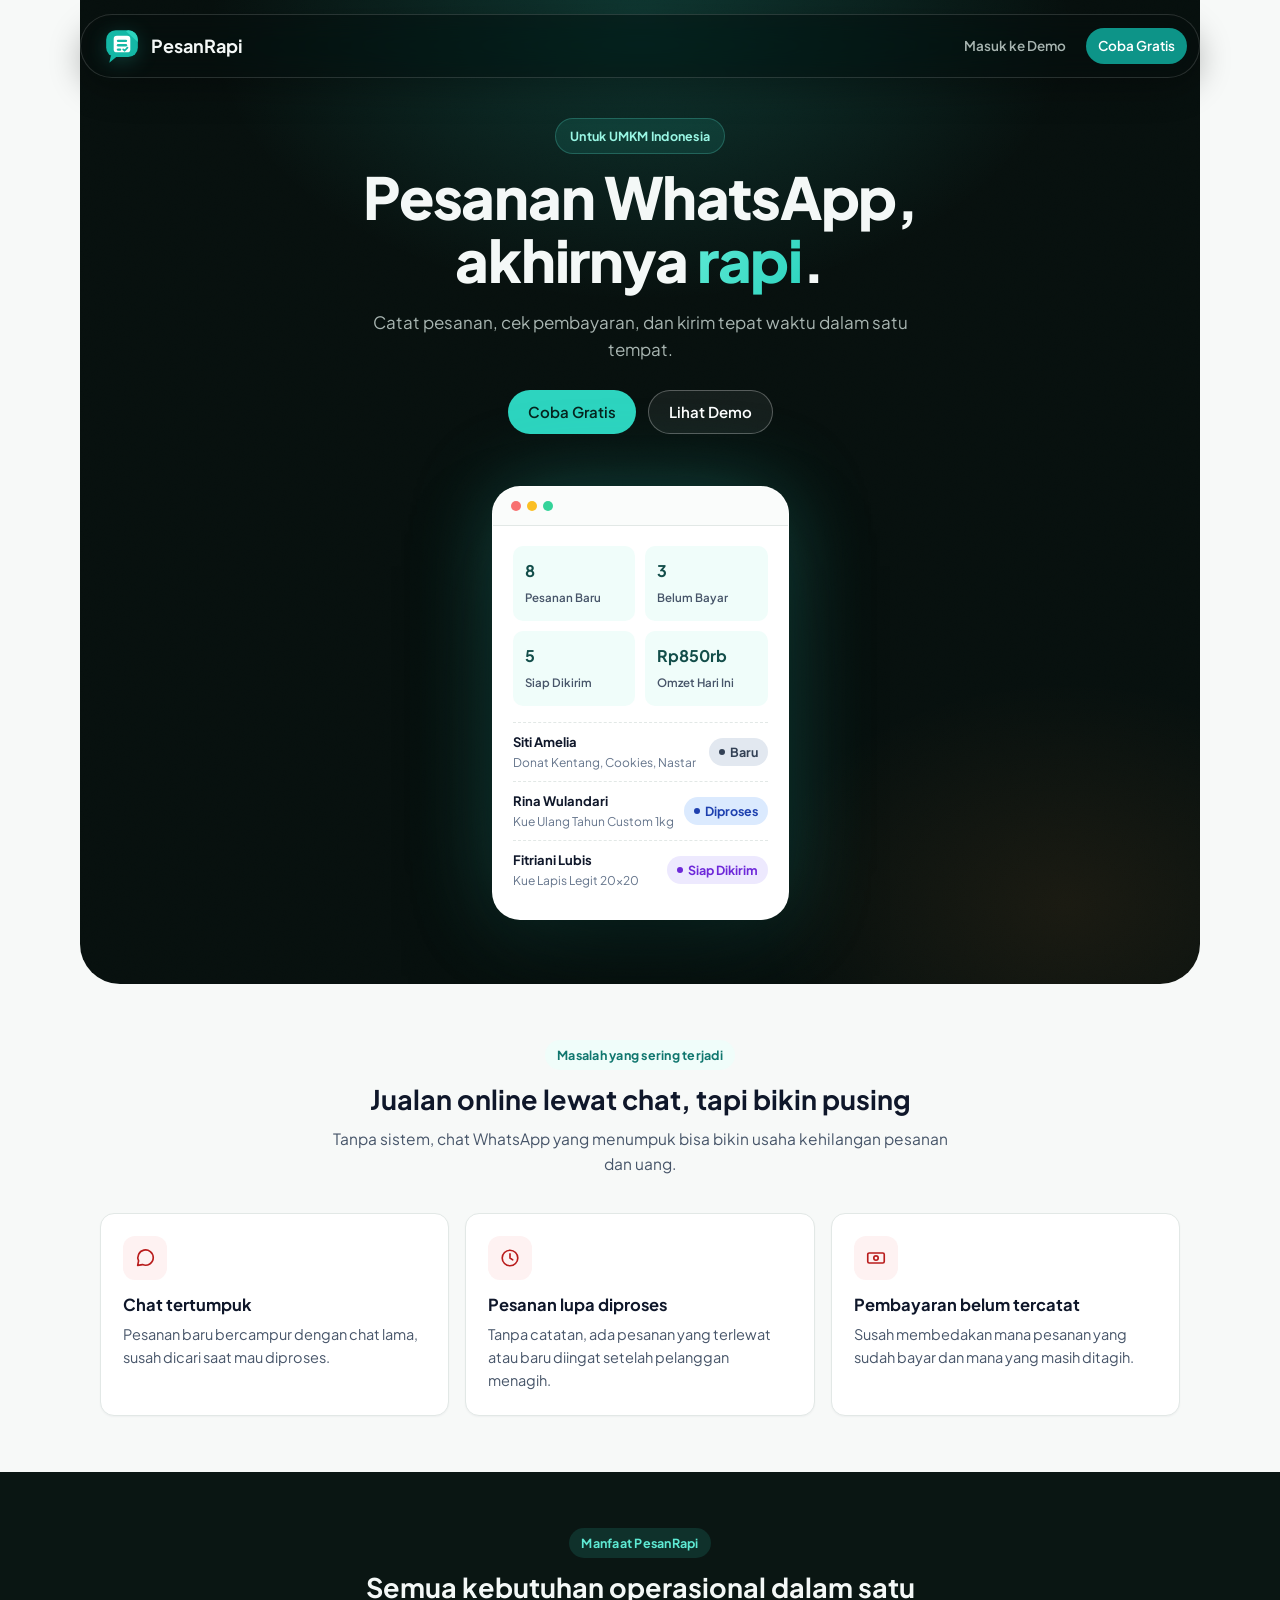
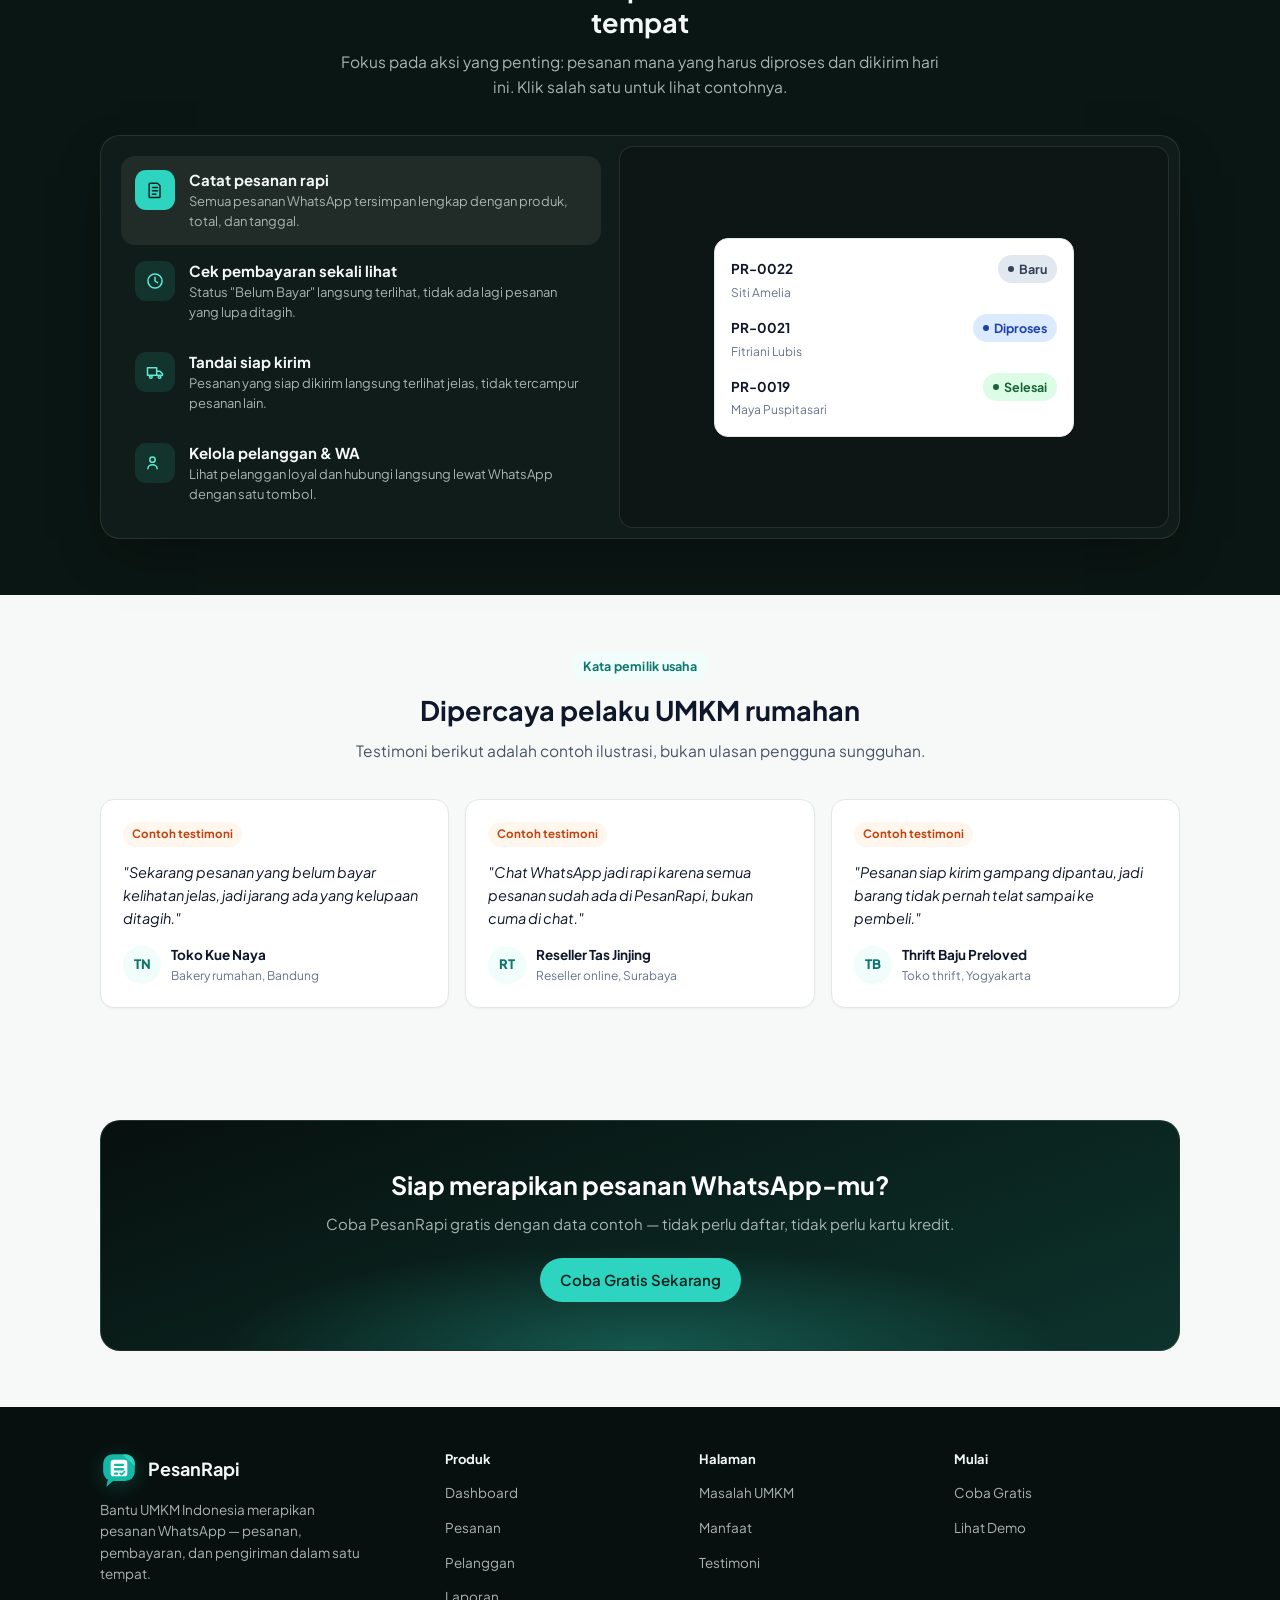
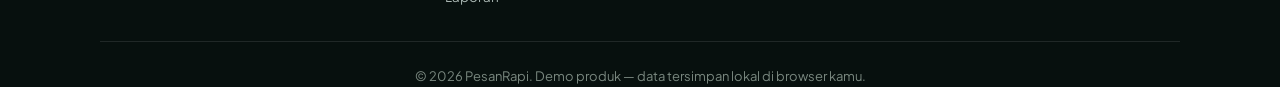
==== commit 020b5eca: "🐛 Fix badge hero terlalu lebar + logo tenggelam di navbar gelap - .hero .eyebrow: flex item di dalam" ====
--- a/index.html
+++ b/index.html
@@ -5,7 +5,7 @@
 <meta name="viewport" content="width=device-width, initial-scale=1">
 <title>PesanRapi — Kelola Pesanan WhatsApp UMKM</title>
 <meta name="description" content="PesanRapi membantu UMKM mencatat pesanan WhatsApp, memantau pembayaran, dan mengirim tepat waktu — semua dalam satu tempat.">
-<link rel="icon" href="data:image/svg+xml,%3Csvg xmlns='http://www.w3.org/2000/svg' viewBox='0 0 48 48'%3E%3Crect x='4' y='4' width='40' height='34' rx='12' fill='%230a0f0e'/%3E%3Cpath d='M10 36 L8 45 L19 36 Z' fill='%230a0f0e'/%3E%3Cpath d='M32 4a12 12 0 0 1 12 12v3L29 5.3A11.9 11.9 0 0 1 32 4Z' fill='%232dd4bf'/%3E%3Crect x='13.5' y='11' width='21' height='21' rx='4' fill='white'/%3E%3Crect x='17.5' y='16' width='13' height='3' rx='1.5' fill='%2314b8a6'/%3E%3Crect x='17.5' y='21.5' width='13' height='3' rx='1.5' fill='%2314b8a6'/%3E%3Crect x='17.5' y='27' width='5.5' height='3' rx='1.5' fill='%2314b8a6'/%3E%3Cpath d='M25.5 28.2l1.8 1.8 3.6-3.9' stroke='%2314b8a6' stroke-width='2.2' stroke-linecap='round' stroke-linejoin='round'/%3E%3C/svg%3E">
+<link rel="icon" href="data:image/svg+xml,%3Csvg xmlns='http://www.w3.org/2000/svg' viewBox='0 0 48 48'%3E%3Crect x='4' y='4' width='40' height='34' rx='12' fill='%2314b8a6'/%3E%3Cpath d='M10 36 L8 45 L19 36 Z' fill='%2314b8a6'/%3E%3Cpath d='M32 4a12 12 0 0 1 12 12v3L29 5.3A11.9 11.9 0 0 1 32 4Z' fill='%232dd4bf'/%3E%3Crect x='13.5' y='11' width='21' height='21' rx='4' fill='white'/%3E%3Crect x='17.5' y='16' width='13' height='3' rx='1.5' fill='%2314b8a6'/%3E%3Crect x='17.5' y='21.5' width='13' height='3' rx='1.5' fill='%2314b8a6'/%3E%3Crect x='17.5' y='27' width='5.5' height='3' rx='1.5' fill='%2314b8a6'/%3E%3Cpath d='M25.5 28.2l1.8 1.8 3.6-3.9' stroke='%2314b8a6' stroke-width='2.2' stroke-linecap='round' stroke-linejoin='round'/%3E%3C/svg%3E">
 <link rel="preconnect" href="https://fonts.googleapis.com">
 <link rel="preconnect" href="https://fonts.gstatic.com" crossorigin>
 <link href="https://fonts.googleapis.com/css2?family=Plus+Jakarta+Sans:wght@400;500;600;700;800&display=swap" rel="stylesheet">
@@ -15,7 +15,7 @@
 
 <header class="landing-header">
   <div class="landing-header-inner">
-    <a href="index.html" class="brand"><span class="brand-mark"><svg viewBox="0 0 48 48" fill="none" aria-hidden="true" focusable="false"><rect x="4" y="4" width="40" height="34" rx="12" fill="#0a0f0e"/><path d="M10 36 L8 45 L19 36 Z" fill="#0a0f0e"/><path d="M32 4a12 12 0 0 1 12 12v3L29 5.3A11.9 11.9 0 0 1 32 4Z" fill="#2dd4bf"/><rect x="13.5" y="11" width="21" height="21" rx="4" fill="#fff"/><rect x="17.5" y="16" width="13" height="3" rx="1.5" fill="#14b8a6"/><rect x="17.5" y="21.5" width="13" height="3" rx="1.5" fill="#14b8a6"/><rect x="17.5" y="27" width="5.5" height="3" rx="1.5" fill="#14b8a6"/><path d="M25.5 28.2l1.8 1.8 3.6-3.9" stroke="#14b8a6" stroke-width="2.2" stroke-linecap="round" stroke-linejoin="round"/></svg></span>PesanRapi</a>
+    <a href="index.html" class="brand"><span class="brand-mark"><svg viewBox="0 0 48 48" fill="none" aria-hidden="true" focusable="false"><rect x="4" y="4" width="40" height="34" rx="12" fill="#14b8a6"/><path d="M10 36 L8 45 L19 36 Z" fill="#14b8a6"/><path d="M32 4a12 12 0 0 1 12 12v3L29 5.3A11.9 11.9 0 0 1 32 4Z" fill="#2dd4bf"/><rect x="13.5" y="11" width="21" height="21" rx="4" fill="#fff"/><rect x="17.5" y="16" width="13" height="3" rx="1.5" fill="#14b8a6"/><rect x="17.5" y="21.5" width="13" height="3" rx="1.5" fill="#14b8a6"/><rect x="17.5" y="27" width="5.5" height="3" rx="1.5" fill="#14b8a6"/><path d="M25.5 28.2l1.8 1.8 3.6-3.9" stroke="#14b8a6" stroke-width="2.2" stroke-linecap="round" stroke-linejoin="round"/></svg></span>PesanRapi</a>
     <div class="landing-header-actions">
       <a class="btn btn-ghost btn-sm" href="dashboard.html">Masuk ke Demo</a>
       <a class="btn btn-primary btn-sm" href="dashboard.html">Coba Gratis</a>
@@ -226,7 +226,7 @@
  <div class="container">
   <div class="footer-grid">
     <div class="footer-brand">
-      <a href="index.html" class="brand"><span class="brand-mark"><svg viewBox="0 0 48 48" fill="none" aria-hidden="true" focusable="false"><rect x="4" y="4" width="40" height="34" rx="12" fill="#0a0f0e"/><path d="M10 36 L8 45 L19 36 Z" fill="#0a0f0e"/><path d="M32 4a12 12 0 0 1 12 12v3L29 5.3A11.9 11.9 0 0 1 32 4Z" fill="#2dd4bf"/><rect x="13.5" y="11" width="21" height="21" rx="4" fill="#fff"/><rect x="17.5" y="16" width="13" height="3" rx="1.5" fill="#14b8a6"/><rect x="17.5" y="21.5" width="13" height="3" rx="1.5" fill="#14b8a6"/><rect x="17.5" y="27" width="5.5" height="3" rx="1.5" fill="#14b8a6"/><path d="M25.5 28.2l1.8 1.8 3.6-3.9" stroke="#14b8a6" stroke-width="2.2" stroke-linecap="round" stroke-linejoin="round"/></svg></span>PesanRapi</a>
+      <a href="index.html" class="brand"><span class="brand-mark"><svg viewBox="0 0 48 48" fill="none" aria-hidden="true" focusable="false"><rect x="4" y="4" width="40" height="34" rx="12" fill="#14b8a6"/><path d="M10 36 L8 45 L19 36 Z" fill="#14b8a6"/><path d="M32 4a12 12 0 0 1 12 12v3L29 5.3A11.9 11.9 0 0 1 32 4Z" fill="#2dd4bf"/><rect x="13.5" y="11" width="21" height="21" rx="4" fill="#fff"/><rect x="17.5" y="16" width="13" height="3" rx="1.5" fill="#14b8a6"/><rect x="17.5" y="21.5" width="13" height="3" rx="1.5" fill="#14b8a6"/><rect x="17.5" y="27" width="5.5" height="3" rx="1.5" fill="#14b8a6"/><path d="M25.5 28.2l1.8 1.8 3.6-3.9" stroke="#14b8a6" stroke-width="2.2" stroke-linecap="round" stroke-linejoin="round"/></svg></span>PesanRapi</a>
       <p>Bantu UMKM Indonesia merapikan pesanan WhatsApp — pesanan, pembayaran, dan pengiriman dalam satu tempat.</p>
     </div>
     <div class="footer-col">
--- a/assets/css/style.css
+++ b/assets/css/style.css
@@ -175,13 +175,14 @@
 }
 
 .brand-mark {
-  width: 34px; height: 34px;
+  width: 38px; height: 38px;
   display: flex;
   align-items: center;
   justify-content: center;
   flex-shrink: 0;
-}
-.brand-mark svg { width: 100%; height: 100%; }
+  filter: drop-shadow(0 4px 10px rgba(45, 212, 191, 0.22));
+}
+.brand-mark svg { width: 100%; height: 100%; display: block; }
 
 .desktop-nav {
   display: none;
@@ -828,7 +829,20 @@
   opacity: 0.5;
   background-image: url("data:image/svg+xml,%3Csvg xmlns='http://www.w3.org/2000/svg' width='140' height='140'%3E%3Cfilter id='n'%3E%3CfeTurbulence type='fractalNoise' baseFrequency='0.85' numOctaves='2' stitchTiles='stitch'/%3E%3C/filter%3E%3Crect width='100%25' height='100%25' filter='url(%23n)' opacity='0.06'/%3E%3C/svg%3E");
 }
-.hero .eyebrow { position: relative; z-index: 1; }
+.hero .eyebrow {
+  position: relative;
+  z-index: 1;
+  display: inline-flex;
+  width: fit-content;
+  align-self: center;
+  align-items: center;
+  justify-content: center;
+  padding: 7px 14px;
+  border-radius: 999px;
+  background: rgba(45, 212, 191, 0.12);
+  border: 1px solid rgba(94, 234, 212, 0.24);
+  color: #99f6e4;
+}
 
 .hero h1 {
   font-size: clamp(34px, 6vw, 58px);
